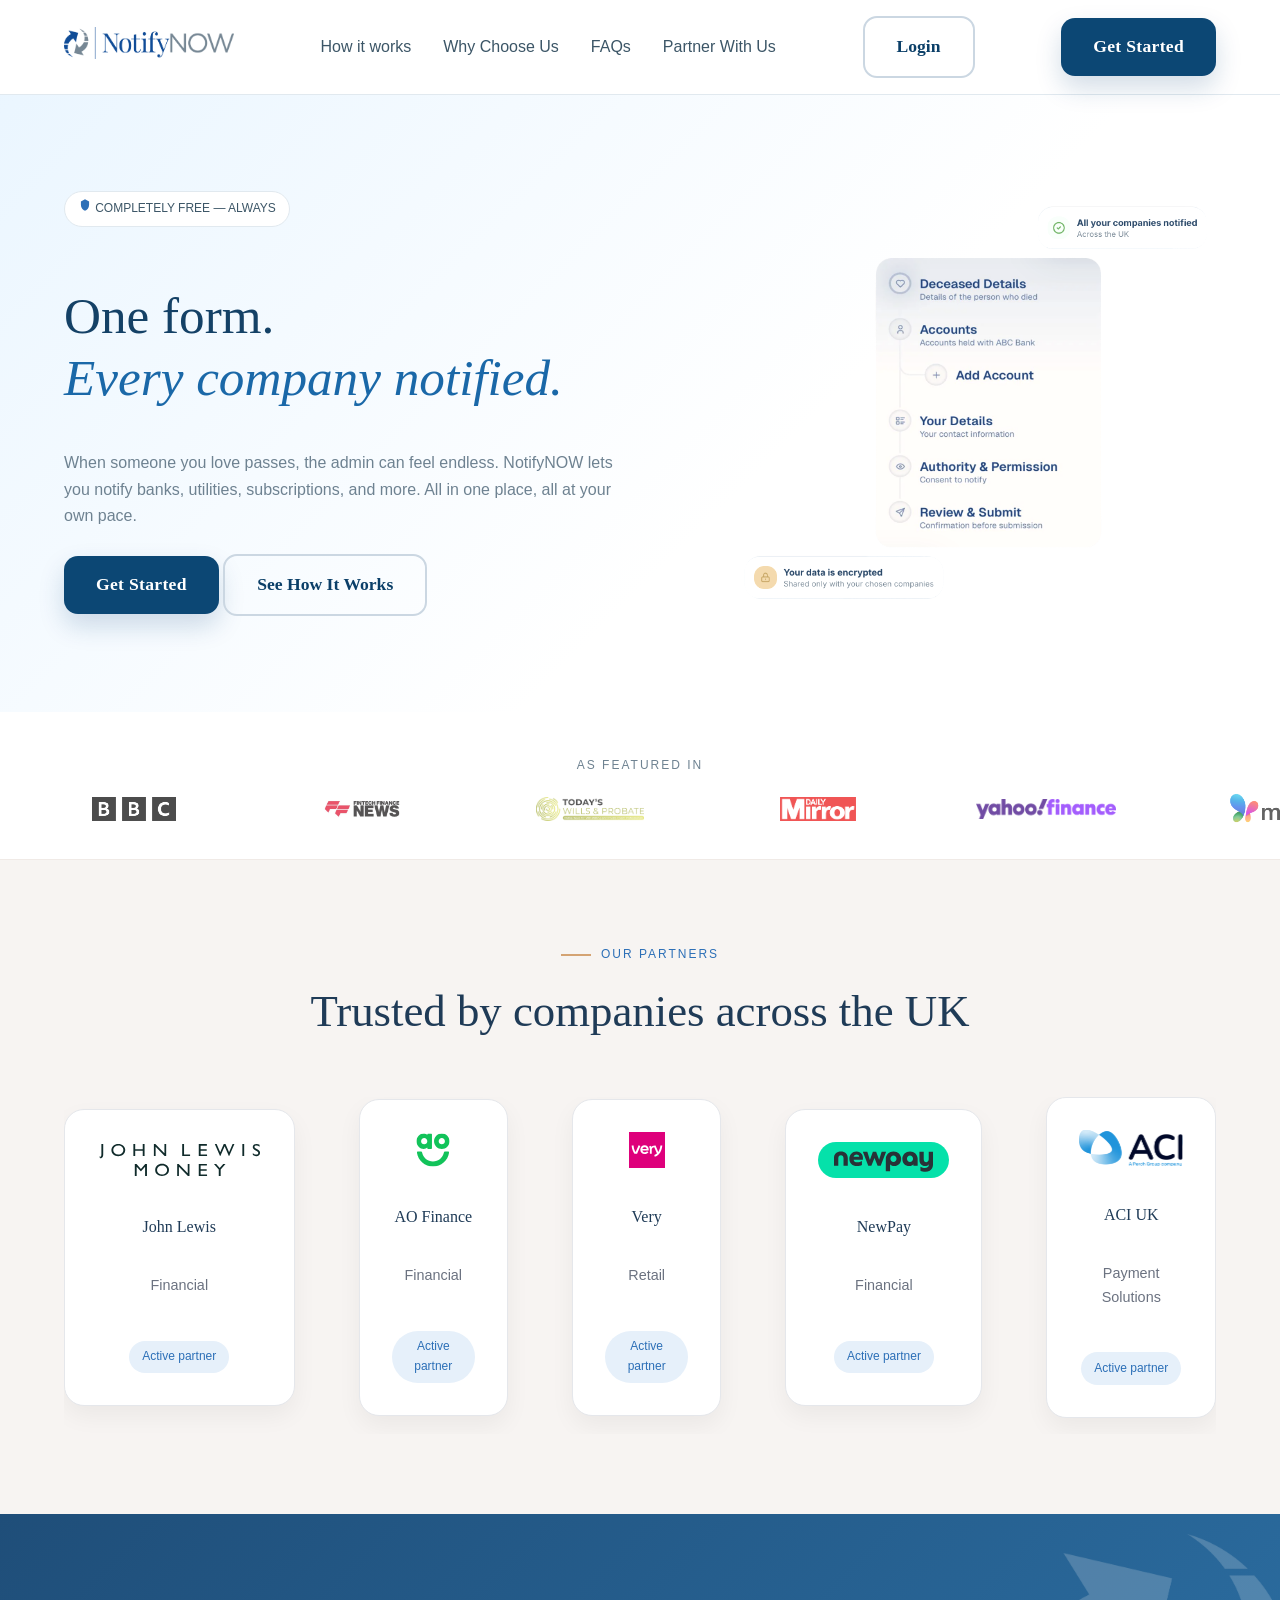
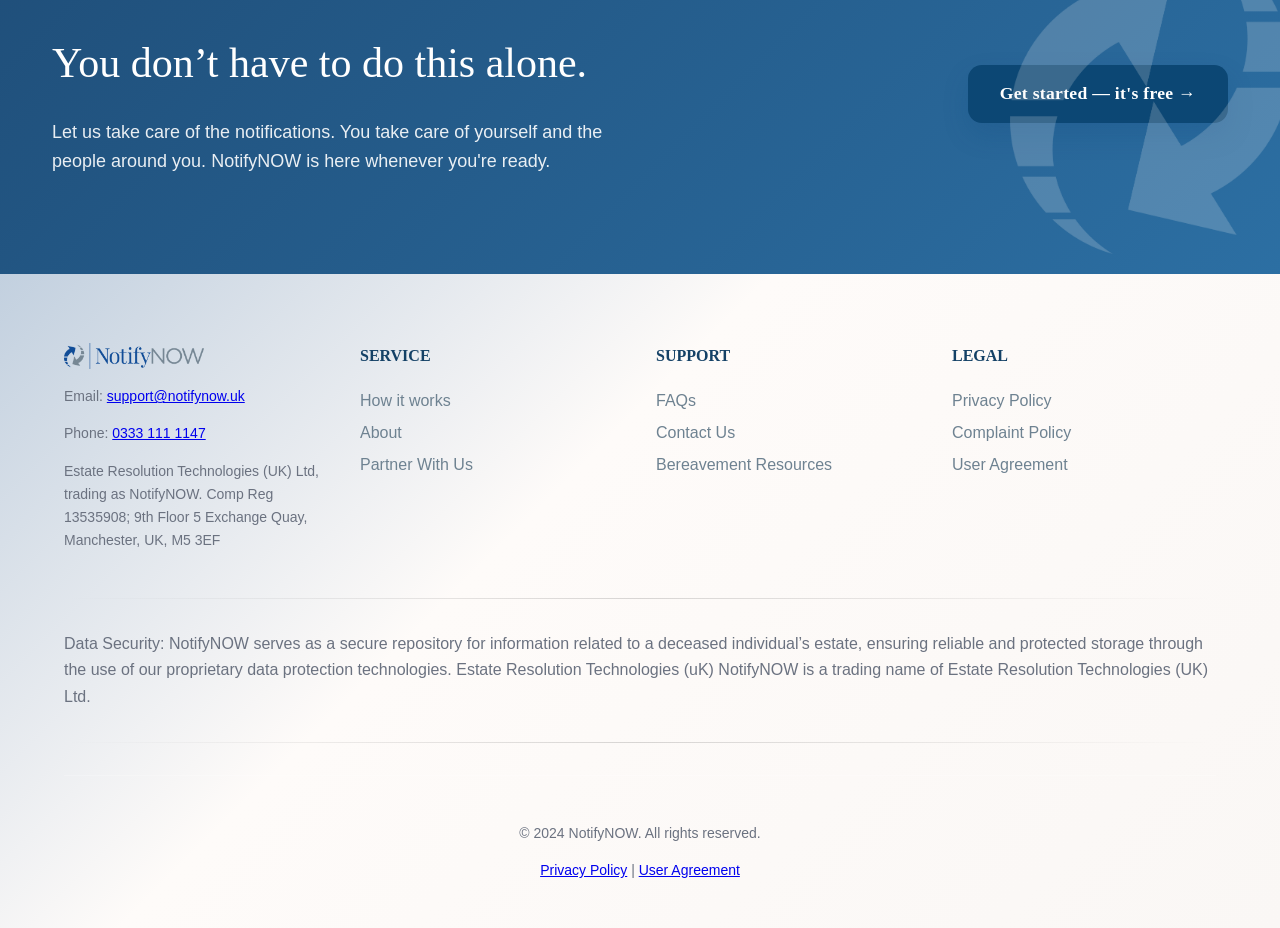
==== index.html @ ccb3edd3 "changed address with regulations in footer" ====
<!DOCTYPE html>
<html lang="en">
<head>
    <meta charset="UTF-8">
    <meta name="viewport" content="width=device-width, initial-scale=1.0, viewport-fit=cover">
    <title>NotifyNOW - Bereavement Notification Service</title>
    <link rel="stylesheet" href="styles.css">
</head>
<body>
    <!-- Navigation -->
    <nav class="nav">
        <div class="container nav-container">
            <a href="index.html">
  <img src="./assets/logos/NotifyNOWLogo.png" alt="NotifyNOW Logo" class="nav-logo">
</a>
            <ul class="nav-links">
                <li><a href="./pages/howitworks.html">How it works</a></li>
                <li><a href="./pages/whyus.html">Why Choose Us</a></li>
                <li><a href="./pages/faq.html">FAQs</a></li>
                <li><a href="./pages/partners.html">Partner With Us</a></li>
            </ul>
            <a href="https://app.notifynow.uk/portal" target="_blank" class="btn-outline">Login</a>
            <a href="https://app.notifynow.uk/portal" target="_blank" class="btn-primary">Get Started</a>
        </div>
    </nav>

    <!-- Hero Section -->
   <section class="hero">
  <div class="container hero-container">
    
    <!-- LEFT CONTENT -->
    <div class="hero-left">
      <span class="badge">
        <svg class="badge-icon" xmlns="http://www.w3.org/2000/svg" viewBox="0 0 24 24" fill="currentColor">
      <path d="M12 2l7 4v6c0 5-3.5 9-7 10-3.5-1-7-5-7-10V6l7-4z"/>
    </svg>
    COMPLETELY FREE — ALWAYS
    </span>

      <h1 class="hero-title">
        One form.<br>
        <em>Every company notified.</em>
      </h1>

      <p class="hero-text">
        When someone you love passes, the admin can feel endless. NotifyNOW lets you notify banks, utilities, subscriptions, and more. All in one place, all at your own pace.
      </p>

      <div class="hero-buttons">
        <a href="https://app.notifynow.uk/portal" target="_blank" class="btn-primary">Get Started</a>
        <a href="pages/howitworks.html" target="_blank" class="btn-outline">See How It Works</a>
      </div>
    </div>

    <!-- RIGHT MOCK CARD -->
   <div class="hero-right">
  <!-- IMAGE -->
  <img 
    src="./assets/images/NN_GRAPHIC.png"
    alt="NotifyNOW Graphic"
    class="hero-image"
  />
  </div>
</section>

    <!-- Press Strip -->
    <section class="press-strip">
  <div class="container press-container reveal">
    <p class="press-label">As featured in</p>

    <div class="press-track">

         <div class="press-logo-item">
        <img src="./assets/logos/BBC_Logo_2021.svg.png" alt="BBC">
      </div>

      
      <div class="press-logo-item logo-ffnews">
  <img src="./assets/logos/ffnews_logo24_Main.png" alt="Fintech Finance News">
</div>

      <div class="press-logo-item">
        <img src="./assets/logos/Logos-with-Straplines-03.webp" alt="Today's Wills & Probate News">
      </div>

      <div class="press-logo-item">
        <img src="./assets/logos/dailymirror.png" alt="Daily Mirror">
      </div>

      <div class="press-logo-item">
        <img src="./assets/logos/YahooFinanceLogo.png" alt="Yahoo Finance">
      </div>

    <div class="press-logo-item logo-msn">
  <img src="./assets/logos/MSN-Logo.png" alt="MSN">
</div>

    <div class="press-logo-item logo-uknews">
  <img src="./assets/logos/UkNewsGroup.png" alt="UK News Group">
</div>

      <!-- Duplicate set for infinite scroll -->
      <div class="press-logo-item">
        <img src="./assets/logos/BBC_Logo_2021.svg.png" alt="BBC">
      </div>

      
      <div class="press-logo-item logo-ffnews">
  <img src="./assets/logos/ffnews_logo24_Main.png" alt="Fintech Finance News">
</div>

      <div class="press-logo-item">
        <img src="./assets/logos/Logos-with-Straplines-03.webp" alt="Today's Wills & Probate News">
      </div>

      <div class="press-logo-item">
        <img src="./assets/logos/dailymirror.png" alt="Daily Mirror">
      </div>

      <div class="press-logo-item">
        <img src="./assets/logos/YahooFinanceLogo.png" alt="Yahoo Finance">
      </div>

    <div class="press-logo-item logo-msn">
  <img src="./assets/logos/MSN-Logo.png" alt="MSN">
</div>

    <div class="press-logo-item logo-uknews">
  <img src="./assets/logos/UkNewsGroup.png" alt="UK News Group">
</div>
    </div>
  </div>
</section>

  <section class="partners-section">
  <div class="container">

    <div class="section-header">
      <span class="section-eyebrow">OUR PARTNERS</span>
      <h2 class="section-title">Trusted by companies across the UK</h2>
    </div>

    <div class="partners-grid">

      <!-- CARD -->
      <div class="partner-card">
        <img src="./assets/images/John_Lewis_Money.svg" alt="John Lewis">
        <h4>John Lewis</h4>
        <p>Financial</p>
        <span class="badge-active">Active partner</span>
      </div>

      <div class="partner-card">
        <img src="./assets/logos/AO.svg" alt="AO Finance">
        <h4>AO Finance</h4>
        <p>Financial</p>
        <span class="badge-active">Active partner</span>
      </div>

      <div class="partner-card">
        <img src="./assets/images/logo-very.svg" alt="Very">
        <h4>Very</h4>
        <p>Retail</p>
        <span class="badge-active">Active partner</span>
      </div>

      <div class="partner-card">
        <img src="./assets/images/Newpay.svg" alt="NewPay">
        <h4>NewPay</h4>
        <p>Financial</p>
        <span class="badge-active">Active partner</span>
      </div>

      <div class="partner-card">
        <img src="./assets/images/aci-logo.svg" alt="ACI UK">
        <h4>ACI UK</h4>
        <p>Payment Solutions</p>
        <span class="badge-active">Active partner</span>
      </div>

    </div>

  </div>
</section>

    <!-- CTA Section -->
  <section class="cta">
  <div class="container cta-container reveal">

    <div class="cta-left">
      <h2 class="cta-title">You don’t have to do this alone.</h2>
      <p class="cta-text">
        Let us take care of the notifications. You take care of yourself and the people around you. NotifyNOW is here whenever you're ready.
      </p>
    </div>

    <div class="cta-right">
      <button class="btn-primary"
  onclick="window.open('https://app.notifynow.uk/portal', '_blank')">
  Get started — it's free →
</button>

      <!-- <p class="cta-disclaimer">
        <svg class="badge-icon" xmlns="http://www.w3.org/2000/svg" viewBox="0 0 24 24" fill="currentColor">
          <path d="M12 2l7 4v6c0 5-3.5 9-7 10-3.5-1-7-5-7-10V6l7-4z"/>
        </svg>
        No account needed to get started
      </p>
    </div> -->

  </div>
</section>

    <!-- Footer -->
    <footer class="footer">
        <div class="container footer-container">
            <div class="footer-grid">
                <div>
                    <h4 class="footer-logo">
                    <img src="./assets/logos/NotifyNOWLogo.png" alt="NotifyNOW Logo" class="footer-logo-img">
                    </h4>
                    <div class="footer-description">
  <p>Email: <a href="mailto:support@notifynow.uk">support@notifynow.uk</a></p>
  <p>Phone: <a href="tel:03331111147">0333 111 1147</a></p>
  <p>Estate Resolution Technologies (UK) Ltd, trading as NotifyNOW. Comp Reg 13535908; 
    9th Floor 5 Exchange Quay, Manchester, UK, M5 3EF</p>
</div>
                </div>
                <div>
                    <h4>SERVICE</h4>
                    <ul class="footer-links">
                        <li><a href="pages/howitworks.html#how-it-works">How it works</a></li>
                        <li><a href="pages/whyus.html#about">About</a></li>
                        <li><a href="pages/partners.html#partners">Partner With Us</a></li>
                    </ul>
                </div>
                <div>
                    <h4>SUPPORT</h4>
                    <ul class="footer-links">
                        <li><a href="pages/faq.html">FAQs</a></li>
                        <li><a href="pages/faq.html">Contact Us</a></li>
                        <li>
                      <a href="https://continuedpath.co.uk/" target="_blank" rel="noopener noreferrer">
                       Bereavement Resources
                     </a>
                    </li>
                    </ul>
                </div>
                <div>
                    <h4>LEGAL</h4>
                    <ul class="footer-links">
                        <li><a href="https://app.notifynow.uk/privacy-policy" target="_blank" rel="noopener noreferrer">
                          Privacy Policy</a></li>
                        <li><a href="https://app.notifynow.uk/privacy-policy" target="_blank" rel="noopener noreferrer">
                          Complaint Policy</a></li>
                        <li><a href="https://app.notifynow.uk/terms-of-use" target="_blank" rel="noopener noreferrer">
                          User Agreement</a></li>
                    </ul>
                </div>
            </div>
            <div class="footer-divider"></div>

            <p>
            Data Security: NotifyNOW serves as a secure repository for information related to a deceased individual’s estate, ensuring reliable
            and protected storage through the use of our proprietary data protection technologies.
            Estate Resolution Technologies (uK)
            NotifyNOW is a trading name of Estate Resolution Technologies (UK) Ltd.
            </p>

        <div class="footer-divider"></div>

        <div class="footer-bottom">
        <p>&copy; 2024 NotifyNOW. All rights reserved.</p>

           <p class="footer-legal">
          <a href="https://app.notifynow.uk/privacy-policy" target="_blank" rel="noopener noreferrer">Privacy Policy</a>
          <span>|</span>
          <a href="https://app.notifynow.uk/terms-of-use" target="_blank" rel="noopener noreferrer">User Agreement</a>
          </p>
        </div>
     </footer>

     <script src="script.js"></script>
</body>
</html>
---- styles.css ----
/** @import must precede all other statements */
@import url("https://fonts.googleapis.com/css2?family=DM+Serif+Display:ital@0;1&family=DM+Sans:wght@300;400;500;600;700&display=swap");
@import url("https://fonts.googleapis.com/css2?family=Libre+Baskerville:wght@400;700&display=swap");
:root {
  /* NotifyNOW palette */
  --navy: 207 67% 24%;
  --blue: 207 73% 38%;
  --blue-mid: 207 72% 50%;
  --blue-light: 207 100% 93%;
  --blue-pale: 207 100% 96%;
  --sky: 207 87% 78%;
  --warm: 26 33% 96%;
  --warm-dark: 26 25% 92%;
  --gold: 37 51% 59%;
  --gold-light: 37 81% 79%;
  --body: 204 26% 32%;
  --muted: 205 14% 50%;
  --border-color: 207 32% 91%;

  /* Tailwind defaults */
  --background: 0 0% 100%;
  --foreground: 222.2 84% 4.9%;
  --card: 0 0% 100%;
  --card-foreground: 222.2 84% 4.9%;
  --popover: 0 0% 100%;
  --popover-foreground: 222.2 84% 4.9%;
  --primary: 207 67% 24%;
  --primary-foreground: 210 40% 98%;
  --secondary: 210 40% 96.1%;
  --secondary-foreground: 222.2 47.4% 11.2%;
  --muted-tw: 210 40% 96.1%;
  --muted-foreground: 215.4 16.3% 46.9%;
  --accent: 210 40% 96.1%;
  --accent-foreground: 222.2 47.4% 11.2%;
  --destructive: 0 84.2% 60.2%;
  --destructive-foreground: 210 40% 98%;
  --input: 214.3 31.8% 91.4%;
  --ring: 222.2 84% 4.9%;
  --radius: 0.5rem;
  --sidebar-background: 0 0% 98%;
  --sidebar-foreground: 240 5.3% 26.1%;
  --sidebar-primary: 240 5.9% 10%;
  --sidebar-primary-foreground: 0 0% 98%;
  --sidebar-accent: 240 4.8% 95.9%;
  --sidebar-accent-foreground: 240 5.9% 10%;
  --sidebar-border: 220 13% 91%;
  --sidebar-ring: 217.2 91.2% 59.8%;
}

.dark {
  --background: 222.2 84% 4.9%;
  --foreground: 210 40% 98%;
  --card: 222.2 84% 4.9%;
  --card-foreground: 210 40% 98%;
  --popover: 222.2 84% 4.9%;
  --popover-foreground: 210 40% 98%;
  --primary: 210 40% 98%;
  --primary-foreground: 222.2 47.4% 11.2%;
  --secondary: 217.2 32.6% 17.5%;
  --secondary-foreground: 210 40% 98%;
  --muted: 217.2 32.6% 17.5%;
  --muted-foreground: 215 20.2% 65.1%;
  --accent: 217.2 32.6% 17.5%;
  --accent-foreground: 210 40% 98%;
  --destructive: 0 62.8% 30.6%;
  --destructive-foreground: 210 40% 98%;
  --input: 217.2 32.6% 17.5%;
  --ring: 212.7 26.8% 83.9%;
  --sidebar-background: 240 5.9% 10%;
  --sidebar-foreground: 240 4.8% 95.9%;
  --sidebar-primary: 224.3 76.3% 48%;
  --sidebar-primary-foreground: 0 0% 100%;
  --sidebar-accent: 240 3.7% 15.9%;
  --sidebar-accent-foreground: 240 4.8% 95.9%;
  --sidebar-border: 240 3.7% 15.9%;
  --sidebar-ring: 217.2 91.2% 59.8%;
}

* {
  border-color: hsl(var(--border-color));
}

body {
  background-color: linear-gradient(135deg, #C2D0DF, #FDF6F2, #FAF7F5);
  color: hsl(var(--body));
  font-family: 'Inter', sans-serif;
  -webkit-font-smoothing: antialiased;
  line-height: 1.65;
  margin: 0;
  padding: 0;
}

h1, h2, h3, h4, h5, h6 {
  font-family: P22 Mackinac Pro, Georgia, serif;
  font-weight: normal;
}

p, span, li, h1, h2, h3, h4, h5, h6, a, button, label, td, th {
  overflow-wrap: anywhere;
  word-break: break-word;
}

pre, code {
  overflow-x: auto;
  white-space: pre;
}

/* Scrollbar styling */
::-webkit-scrollbar {
  width: 6px;
}

::-webkit-scrollbar-track {
  background: hsl(var(--blue-pale));
}

::-webkit-scrollbar-thumb {
  background: hsl(var(--sky));
  border-radius: 3px;
}

/* Smooth scroll */
html {
  scroll-behavior: smooth;
}

/* Animations */
@keyframes reveal {
  from {
    opacity: 0;
    transform: translateY(24px);
  }
  to {
    opacity: 1;
    transform: none;
  }
}

@keyframes reveal-left {
  from {
    opacity: 0;
    transform: translateX(-24px);
  }
  to {
    opacity: 1;
    transform: none;
  }
}

@keyframes reveal-right {
  from {
    opacity: 0;
    transform: translateX(24px);
  }
  to {
    opacity: 1;
    transform: none;
  }
}

.reveal {
  animation: reveal 0.65s ease forwards;
  opacity: 0;
}

.reveal-left {
  animation: reveal-left 0.65s ease forwards;
  opacity: 0;
}

.reveal-right {
  animation: reveal-right 0.65s ease forwards;
  opacity: 0;
}

.visible {
  animation-play-state: running;
}

/* Helper classes */
.min-h-screen {
  min-height: 100vh;
}

.bg-white {
  background-color: white;
}

/* Container */
.container {
  max-width: 1200px;
  margin: 0 auto;
  padding: 0 2rem;
}

@media (max-width: 768px) {
  .container {
    padding: 0 1rem;
  }
}

/* Navigation */
.nav-logo {
  height: 32px;   /* controls size */
  width: auto;    /* keeps proportions */
  object-fit: contain;
}

.nav {
  padding: 1rem 2rem;
  background: white;
  border-bottom: 1px solid hsl(var(--border-color));
  position: sticky;
  top: 0;
  z-index: 100;
}

.nav-container {
  display: flex;
  justify-content: space-between;
  align-items: center;
}

.logo {
  font-family: P22 Mackinac Pro, Georgia, serif;
  font-size: 1.5rem;
  color: hsl(var(--navy));
  font-weight: 500;
}

.nav-links {
  display: flex;
  gap: 2rem;
  list-style: none;
  margin: 0;
  padding: 0;
}

.nav-links a {
  text-decoration: none;
  color: hsl(var(--body));
  font-weight: 500;
  transition: color 0.2s;
}

.nav-links a:hover {
  color: hsl(var(--blue-mid));
}

/* Hero */
.hero {
  padding: 6rem 2rem;
  background: linear-gradient(135deg, hsl(var(--blue-pale)) 0%, white 60%);
}

.hero-container {
  display: flex;
  align-items: center;
  justify-content: space-between;
  gap: 4rem;
}

/* LEFT SIDE */
.hero-left {
  flex: 1;
  max-width: 550px;
}

.badge {
  display: inline-block;
  font-size: 0.75rem;
  background: white;
  border-radius: 999px;
  padding: 0.4rem 0.8rem;
  margin-bottom: 1rem;
  border: 1px solid hsl(var(--border-color));
}
.badge-icon {
  width: 14px;
  height: 14px;
  color: #2c6fb7; /* matches your blue */
}

.hero-title {
  font-size: 3.2rem;
  color: hsl(var(--navy));
  line-height: 1.2;
}

.hero-title em {
  font-style: italic;
  color: hsl(var(--blue));
}

.hero-text {
  margin: 1.5rem 0;
  color: hsl(var(--muted));
  font-size: 1rem;
}

/* RIGHT SIDE CARD */
/* container must be relative */
.hero-right {
  position: relative;
  display: flex;
  justify-content: center;
  align-items: center;
}

/* IMAGE */
.hero-image {
  width: 480px;
  max-width: 100%;
  opacity: 0.95;
  filter: saturate(0.95) contrast(1.05);
}


.card {
  background: white;
  padding: 2rem;
  border-radius: 20px;
  width: 320px;
  box-shadow: 0 20px 50px rgba(0,0,0,0.08);
}

.card h4 {
  margin-top: 1rem;
  color: hsl(var(--navy));
}

.card p {
  font-size: 0.85rem;
  color: hsl(var(--muted));
  margin-bottom: 0.5rem;
}

.add-btn {
  margin: 1rem 0;
  background: none;
  border: 1px dashed hsl(var(--border-color));
  padding: 0.5rem;
  width: 100%;
  border-radius: 10px;
  cursor: pointer;
}

/* RESPONSIVE */
@media (max-width: 900px) {
  .hero-container {
    flex-direction: column;
    text-align: center;
  }

  .hero-left {
    max-width: 100%;
  }
}

/* Press Strip */
.press-strip {
  padding: 2rem;
  background: #ffffff;
  border-bottom: 1px solid hsl(var(--warm-dark));
}

.press-container {
  text-align: center;
}

.press-label {
  text-transform: uppercase;
  letter-spacing: 2px;
  font-size: 0.75rem;
  color: hsl(var(--muted));
  margin-bottom: 1rem;
}

.press-logos {
  display: flex;
  align-items: center;
  gap: 5.5rem;
  overflow: hidden;
}

.press-logo-item img {
  max-width: 100%;
  max-height: 100%;
  object-fit: contain;
  opacity: 0.7;
  transition: opacity 0.3s ease, transform 0.3s ease;
}

/* base stays the same */
.press-logo-item {
  width: 140px;
  height: 36px;
  display: flex;
  align-items: center;
  justify-content: center;
  overflow: hidden; /* IMPORTANT */
}

.press-logos img:hover {
  opacity: 1;
}

/* MSN — crop left whitespace + scale */
.logo-msn img {
  transform: scale(1.8) translateX(-10%);
}

/* Fintech — scale slightly */
.logo-ffnews img {
  transform: scale(2.5);
}

/* UK News — zoom into circle + center */
.logo-uknews img {
  transform: scale(1.7) translateX(5%);
}


.logo-mirror img {
  background: white;
  mix-blend-mode: multiply;
}


/* container */
.press-logos {
  overflow: hidden;
  position: relative;
}

/* moving track */
.press-track {
  display: flex;
  gap: 5.5rem;
  width: max-content;
  align-items: center;
  animation: scroll 20s linear infinite;
}

/* logos */
.press-track img {
  height: 24px;
  opacity: 0.7;
}

/* animation */
@keyframes scroll {
  from {
    transform: translateX(0);
  }
  to {
    transform: translateX(-50%);
  }
}

/* SECTION */
.partners-section {
  padding: 5rem 2rem;
  background: #f7f4f2; /* warm gray like screenshot */
}

/* HEADER */
.section-header {
  text-align: center;
  margin-bottom: 3rem;
}

.section-eyebrow {
  font-size: 0.75rem;
  letter-spacing: 2px;
  color: #2c6fb7;
  position: relative;
}

.section-eyebrow::before {
  content: "";
  width: 30px;
  height: 2px;
  background: #d4a373;
  display: inline-block;
  margin-right: 10px;
  vertical-align: middle;
}

.section-title {
  font-size: 2.8rem;
  color: #1f3b57;
  margin-top: 0.5rem;
}

/* GRID */
.partners-grid {
  display: grid;
  grid-template-columns: repeat(auto-fit, minmax(220px, 1fr));
  gap: 2rem;
}

/* CARD */
.partner-card {
  background: #ffffff;
  padding: 2rem;
  border-radius: 20px;
  text-align: center;
  border: 1px solid #e5e7eb;
  box-shadow: 0 10px 25px rgba(0,0,0,0.05);
  transition: transform 0.25s ease, box-shadow 0.25s ease;
}

.partner-card:hover {
  transform: translateY(-6px);
  box-shadow: 0 20px 40px rgba(0,0,0,0.08);
}

/* LOGO */
.partner-card img {
  height: 40px;
  object-fit: contain;
  margin-bottom: 1rem;
}

/* TEXT */
.partner-card h4 {
  color: #1f3b57;
  margin: 0.5rem 0;
}

.partner-card p {
  font-size: 0.9rem;
  color: #6b7280;
}

/* BADGE */
.badge-active {
  display: inline-block;
  margin-top: 1rem;
  background: #e6f0fa;
  color: #2c6fb7;
  font-size: 0.75rem;
  padding: 0.4rem 0.8rem;
  border-radius: 999px;
}
/* Partners */

.partner-card {
  display: flex;
  flex-direction: column;
  align-items: center;
  justify-content: center; /* centers content vertically */
  gap: 0.75rem; /* 🔥 controls spacing evenly */

  padding: 2rem;
  border-radius: 20px;
  background: white;
  border: 1px solid #e5e7eb;

  min-height: 220px; /* 🔥 forces equal height */
  text-align: center;
}

.partners {
  padding: 4rem 2rem;
  background: hsl(var(--warm));
}

.partners-container {
  text-align: center;
}

.partners-title {
  font-size: 1.5rem;
  color: hsl(var(--navy));
  margin-bottom: 2rem;
}

.partners-grid {
  display: flex;
  gap: 4rem;
  align-items: center;
  flex-wrap: nowrap;
  overflow-x: auto;       /* allows scroll */
  padding-bottom: 1rem;
}

.partner-card img {
  height: 36px;
  width: auto;
  object-fit: contain;
}


.partners-grid::-webkit-scrollbar {
  display: none;          /* hides scrollbar */
}

/* CTA Section */
.cta {
    background: linear-gradient(135deg, #1f4e79, #2c6fa3);
    color: white;
    padding: 80px 20px;
    position: relative;
}

.cta::after {
  content: "";
  position: absolute;
  right: -30px;
  top: 50%;
  transform: translateY(-50%);
  width: 320px;
  height: 320px;

  background-image: url("/assets/images/NotifyNOWEmblem.png");
  background-repeat: no-repeat;
  background-position: center;
  background-size: contain;

  opacity: 0.2;
  pointer-events: none;
}

.cta-container {
    display: flex;
    justify-content: space-between;
    align-items: center;
    gap: 40px;
    max-width: 1200px;
    margin: 0 auto;
}

/* LEFT SIDE */
.cta-left {
    max-width: 600px;
}

.cta-title {
    font-size: 42px;
    font-weight: 500;
    margin-bottom: 20px;
}

.cta-text {
    font-size: 18px;
    line-height: 1.6;
    opacity: 0.9;
}

/* RIGHT SIDE */
.cta-right {
    text-align: right;
}

.btn-primary {
    background: #d6a85f; /* softer gold */
    color: #fff;
    border: none;
    padding: 18px 32px;
    border-radius: 999px; /* perfect pill */
    font-size: 16px;
    font-weight: 600;
    letter-spacing: 0.3px;
    cursor: pointer;
    
    display: inline-flex;
    align-items: center;
    gap: 10px;

    box-shadow: 0 8px 20px rgba(0, 0, 0, 0.15);
    transition: all 0.25s ease;
}

.btn-primary:hover {
    background: #c89a4f;
    transform: translateY(-2px);
    box-shadow: 0 12px 25px rgba(0, 0, 0, 0.2);
}

.cta-disclaimer {
    margin-top: 10px;
    font-size: 14px;
    opacity: 0.8;
}
.cta-disclaimer {
  display: flex;
  align-items: center;
  gap: 6px;
}

.cta-disclaimer .badge-icon {
  color: gold;
}

.cta-section {
  display: flex;
  align-items: center;
  justify-content: space-between;
}

.cta-image {
  float: right;
  mix-blend-mode: color-burn;
  max-width: 120px;
}

/* Footer */
.footer {
  background: linear-gradient(135deg, #c2d0df 0%, #fefbf9 40%, #faf7f5 100%);
  color: #1f1f1f; /* adjust since light background */
  padding: 3rem 2rem 2rem;
}

.footer-grid {
  display: grid;
  grid-template-columns: repeat(auto-fit, minmax(200px, 1fr));
  gap: 2rem;
  margin-bottom: 2rem;
}

.footer-logo-img {
  max-width: 140px;
  height: auto;
  display: block;
}

.footer-description {
  color: #6b7280;
  font-size: 0.875rem;
  font-family:'Inter', sans-serif;
}

.footer h4 {
  margin-bottom: 1rem;
  font-size: 1rem;
  font-weight: 600;
  color: hsl(var(--navy));
  font-family: P22 Mackinac Pro, Georgia, serif;
}

.footer-links {
  list-style: none;
  line-height: 2;
  padding: 0;
}

.footer-links a {
  color: hsl(var(--muted));
  text-decoration: none;
  transition: color 0.2s;
}

.footer-links a:hover {
  color: hsl(var(--muted))
}

.footer-bottom {
  text-align: center;
  padding-top: 2rem;
  border-top: 1px solid rgba(255,255,255,0.2);
  color: hsl(var(--muted));
  font-size: 0.875rem;
  font-family: 'Inter', sans-serif;
}

.footer p {
  color:#6b7280;
  font-family: 'Inter', sans-serif;
}

.footer-divider {
  height: 1px;
  background: linear-gradient(to right, transparent, rgba(0,0,0,0.15), transparent);
  margin: 2rem 0;
}

/* Buttons */
.btn-primary {
  padding: 0.5rem 1.5rem;
  background: hsl(var(--blue-mid));
  color: white;
  border: none;
  border-radius: 999px;
  font-weight: 500;
  cursor: pointer;
  font-family: 'DM Sans', sans-serif;
  transition: all 0.2s;
}

.btn-primary:hover {
  background: hsl(var(--blue));
  transform: scale(1.02);
}

.btn-outline {
  padding: 0.5rem 1.5rem;
  background: transparent;
  border: 2px solid hsl(var(--blue-mid));
  color: hsl(var(--blue-mid));
  border-radius: 999px;
  font-weight: 500;
  cursor: pointer;
  font-family: 'Inter', sans-serif;
  transition: all 0.2s;
}

.btn-outline:hover {
  background: hsl(var(--blue-mid));
  color: white;
}

.btn-large {
  padding: 0.75rem 2rem;
  font-weight: 600;
}

.btn-white {
  background: white;
  color: hsl(var(--navy));
}

.btn-white:hover {
  background: hsl(var(--blue-pale));
}

.btn-outline-light {
  border-color: white;
  color: white;
}

.btn-outline-light:hover {
  background: white;
  color: hsl(var(--navy));
}

/*--HOW IT WORKS page --*/

.how {
  padding: 100px 20px;
  background: linear-gradient(135deg, hsl(var(--blue-pale)) 0%, white 60%);
}

.how-container {
  max-width: 1100px;
  margin: 0 auto;
}

.how-header {
  margin-bottom: 60px;
}

.how-label {
  display: flex;
  align-items: center;
  gap: 10px;
  font-weight: bold;
  text-transform: uppercase;
  font-size: 12px;
  color: #1f4e79;
}

.how-line {
  width: 20px;
  height: 2px;
  background: #d6a85f;
}

.how-header h2 {
  font-size: 42px;
  margin: 10px 0;
  color: #1f2a37;
  font-family: P22 Mackinac Pro, Georgia, serif;
}

.how-header p {
  max-width: 600px;
  color: #555;
  font-family: 'Inter', sans-serif;
}


/* SECTION BACKGROUND */
.how-it-works {
  padding: 120px 20px;
  background: linear-gradient(135deg, #c2d0df, #fefbf9, #faf7f5);
}

/* CONTAINER */
.container {
  max-width: 1200px;
  margin: 0 auto;
}

/* HEADER */
.how-header {
  max-width: 700px;
  margin-bottom: 60px;
}

.how-label {
  text-transform: uppercase;
  font-size: 12px;
  font-family: 'Inter', sans-serif;
  letter-spacing: 1px;
  color: #2c6fa3;
  display: inline-block;
  margin-bottom: 10px;
  position: relative;
}

.how-label::before {
  content: "";
  width: 20px;
  height: 2px;
  background: #d6a85f;
  display: inline-block;
  margin-right: 10px;
  vertical-align: middle;
}

.how-header h2 {
  font-size: 48px;
  font-family: P22 Mackinac Pro, Georgia, serif;
  color: hsl(var(--navy));
  margin-bottom: 15px;
}

.how-header p {
  color: #6b7280;
  font-size: 18px;
  line-height: 1.6;
  font-family: 'Inter', sans-serif;
}

/* STEPS GRID */
.steps {
  display: grid;
  grid-template-columns: repeat(3, 1fr);
  gap: 30px;
  list-style: none;
  padding: 0;
  margin: 0;
}

/* STEP CARD */
.steps li {
  background: white;
  padding: 30px;
  border-radius: 20px;
  position: relative;
  box-shadow: 0 10px 30px rgba(0,0,0,0.05);
  transition: transform 0.2s ease;
}

.steps li:hover {
  transform: translateY(-5px);
}

/* ICON */
.step-icon {
  font-size: 28px;
  opacity: 0.6;
  margin-bottom: 15px;
}

.step-img {
  width: 54px;
  height: 54px;
  object-fit: contain;
  display: block;
  margin-bottom: 28px;
}


/* NUMBER CIRCLE */
.step-number {
  position: absolute;
  top: 32px;
  right: 32px;
  width: 34px;
  height: 34px;
  border-radius: 50%;
  background: #e8f3fb;
  color: #0b5f99;
  display: flex;
  align-items: center;
  justify-content: center;
  font-weight: 600;
  font-family: P22 Mackinac Pro, Georgia, serif;
}

/* TEXT */
.steps h3 {
  font-size: 20px;
  margin-bottom: 10px;
  color: hsl(var(--navy));
  font-family: P22 Mackinac Pro, Georgia, serif;
}

.steps p {
  font-size: 15px;
  color: #6b7280;
  line-height: 1.6;
  font-family: 'Inter', sans-serif;
}

/* GRID */
.steps {
  display: grid;
  grid-template-columns: repeat(3, 1fr);
  gap: 30px;
}

/* CARD */
.step {
  position: relative;
  background: #fff;
  border: 1px solid #d8e7f0;
  border-radius: 24px;
  padding: 25px 20px;
  min-height: 36px;
}


/* ICON */
.step-icon {
  margin-bottom: 20px;
}

/* FIX SVG COLOR */
.step-icon svg {
  width: 28px;
  height: 28px;
  stroke: #2c6fa3; /* IMPORTANT (not white) */
}

/* TEXT */
.step-title {
  color: #063b63;
  font-size: 26px;
  line-height: 1.15;
  margin-bottom: 10px;
  font-family: P22 Mackinac Pro, Georgia, serif;
}

.step-description {
  color: #6f8799;
  font-size: 24px;
  line-height: 1.5;
  font-family: 'Inter', sans-serif;
}

/* RESPONSIVE */
@media (max-width: 900px) {
  .steps {
    grid-template-columns: 1fr;
  }
}

/*-- WHY US PAGE --*/

.why-section {
  padding: 7rem 2rem;
  background: linear-gradient(135deg, #c2d0df, #fefbf9, #faf7f5);
}

.why-container {
  max-width: 1200px;
  margin: 0 auto;
  display: grid;
  grid-template-columns: 1fr 1fr;
  gap: 5rem;
  align-items: center;
}

.section-label {
  display: flex;
  align-items: center;
  gap: 0.75rem;
  color: #1269a8;
  font-size: 0.85rem;
  font-weight: 700;
  letter-spacing: 0.12em;
  text-transform: uppercase;
  margin-bottom: 1.4rem;
  font-family: P22 Mackinac Pro, Georgia, serif;
}

.section-label span {
  width: 24px;
  height: 2px;
  background: #d6a044;
  display: inline-block;
}

.why-content h2 {
  color: #0b3f68;
  font-size: clamp(2.7rem, 5vw, 4.7rem);
  line-height: 0.95;
  font-weight: 500;
  margin-bottom: 1.8rem;
  font-family: P22 Mackinac Pro, Georgia, serif;
}

.why-intro {
  color: #6f8799;
  font-size: 1.25rem;
  line-height: 1.55;
  max-width: 620px;
  margin-bottom: 3rem;
}

.why-list {
  display: flex;
  flex-direction: column;
  gap: 1.2rem;
}

.why-item {
  display: grid;
  grid-template-columns: 44px 1fr;
  gap: 0.8rem;
  align-items: start;
}

.check-icon {
  width: 42px;
  height: 42px;
  border-radius: 50%;
  background: #e6f1fb;
  border: 1px solid #b5d4f4;
  color: #0b3f68;
  display: flex;
  align-items: center;
  justify-content: center;
  font-size: 1.4rem;
  margin-top: 20px;
}

.why-item h3 {
  color: #0b3f68;
  font-size: 1.25rem;
  margin-bottom: 0.2rem;
  font-family: P22 Mackinac Pro, Georgia, serif;
}

.why-item p {
  color: #6f8799;
  font-size: 1rem;
  line-height: 1.55;
  max-width: 520px;
  font-family: 'Inter', sans-serif;
}

.why-graphic {
  display: flex;
  justify-content: center;
  align-items: center;
}

.flow-graphic {
  width: 100%;
  max-width: 520px;
}

.flow-graphic svg {
  width: 100%;
  height: auto;
  display: block;
}

@media (max-width: 900px) {
  .why-container {
    grid-template-columns: 1fr;
    gap: 3rem;
  }

  .why-graphic {
    order: -1;
  }

  .flow-graphic {
    max-width: 420px;
  }
}

@media (max-width: 600px) {
  .why-section {
    padding: 5rem 1.25rem;
  }

  .why-item {
    grid-template-columns: 44px 1fr;
    gap: 1rem;
  }

  .check-icon {
    width: 42px;
    height: 42px;
  }
}

/*-- FAQ PAGE --*/

body {
  margin: 0;
  font-family: Arial, sans-serif;
  background: linear-gradient(135deg, #c2d0df, #fefbf9, #faf7f5);
}

.faq-section {
  padding: 6rem 2rem;
}

.faq-container {
  max-width: 900px;
  margin: 0 auto;
}

.faq-header {
  margin-bottom: 3rem;
}

.faq-label {
  color: #2f6fa3;
  font-size: 0.8rem;
  font-weight: 700;
  letter-spacing: 0.1em;
}

.faq-header h1 {
  font-size: 2.8rem;
  color: #0b3f68;
  margin-top: 0.5rem;
  font-family: P22 Mackinac Pro, Georgia, serif;
}

/* FAQ LIST */

.faq-list {
  border-top: 1px solid #dce6ef;
}

.faq-item {
  border-bottom: 1px solid #dce6ef;
}

.faq-question {
  width: 100%;
  background: none;
  border: none;
  padding: 1.5rem 0;
  text-align: left;
  font-size: 1.1rem;
  font-family: P22 Mackinac Pro, Georgia, serif;
  font-weight: 600;
  color: #0b3f68;
  display: flex;
  justify-content: space-between;
  align-items: center;
  cursor: pointer;

}

.faq-question:hover {
  color: #1c6bb3;
}

.icon {
  width: 28px;
  height: 28px;
  border-radius: 50%;
  background: #e6f1fb;
  display: flex;
  align-items: center;
  justify-content: center;
  font-size: 1.2rem;
  color: #0b3f68;
}

.faq-answer {
  max-height: 0;
  overflow: hidden;
  transition: all 0.3s ease;
  color: #6f8799;
  font-size: 0.95rem;
  font-family: P22 Mackinac Pro, Georgia, serif;
  line-height: 1.6;
}
.faq-answer a {
  color: #1c6bb3;
  text-decoration: none;
  font-weight: 600;
}

.faq-answer a:hover {
  text-decoration: underline;
}

.faq-item.active .faq-answer {
  max-height: 200px;
  padding-bottom: 1rem;
}

.faq-item.active .icon {
  content: "×";
}

/* SUPPORT BOX */

.faq-support {
  margin-top: 4rem;
  background: #eaf3fb;
  padding: 2rem;
  border-radius: 16px;
}

.support-content h3 {
  margin: 0 0 0.5rem;
  color: #0b3f68;
  font-family: P22 Mackinac Pro, Georgia, serif;
}

.support-content p {
  margin: 0 0 1rem;
  color: #6f8799;
  font-family: 'Inter', sans-serif;
}

.support-link {
  color: #1c6bb3;
  text-decoration: none;
  font-weight: 600;
}
.support-content {
  display: flex;
  align-items: center;
  gap: 1.5rem;
}

.support-icon {
  width: 80px;
  height: auto;
  flex-shrink: 0;
}

.support-text h3 {
  margin: 0 0 0.4rem;
}

.support-text p {
  margin: 0 0 0.8rem;
}

/*-- PARTNERS PAGE --*/

.partner-hero {
  min-height: auto;
  padding: 5rem 2rem 3rem;
  background: linear-gradient(135deg, #c2d0df, #fefbf9, #faf7f5);
  overflow: hidden;
}

.partner-container {
  max-width: 1280px;
  margin: 0 auto;
  display: grid;
  grid-template-columns: 1fr 1fr;
  align-items: center;
  gap: 5rem;
}

.partner-label {
  display: inline-flex;
  align-items: center;
  gap: 0.6rem;
  background: #ffffff;
  color: #1269a8;
  font-size: 0.8rem;
  font-weight: 800;
  letter-spacing: 0.11em;
  text-transform: uppercase;
  padding: 0.55rem 1.1rem;
  border-radius: 999px;
  box-shadow: 0 4px 14px rgba(12, 68, 124, 0.08);
  margin-bottom: 2rem;
}

.partner-label span {
  width: 7px;
  height: 7px;
  background: #1269a8;
  border-radius: 50%;
  display: inline-block;
}

.partner-content h1 {
  color: #0b3f68;
  font-family: "P22 Mackinac Pro", Georgia, serif;
  font-size: clamp(3rem, 6vw, 5.2rem);
  line-height: 0.95;
  font-weight: 500;
  margin: 0 0 2rem;
}

.partner-content h1 em {
  color: #1269a8;
  font-style: italic;
}

.partner-content p {
  color: #6f8799;
  font-size: 1.35rem;
  line-height: 1.55;
  max-width: 640px;
  margin: 0 0 2.6rem;
  font-family: 'Inter', sans-serif;
}

.partner-buttons {
  display: flex;
  gap: 1rem;
  align-items: center;
  margin-bottom: 2.7rem;
}

.btn-primary,
.btn-outline {
  display: inline-flex;
  align-items: center;
  justify-content: center;
  min-height: 58px;
  padding: 0 2rem;
  border-radius: 14px;
  text-decoration: none;
  font-size: 1.1rem;
  font-weight: 800;
  font-family: P22 Mackinac Pro, Georgia, serif;
}

.btn-primary {
  background: #0c4774;
  color: #ffffff;
  box-shadow: 0 12px 26px rgba(12, 68, 124, 0.18);
}

.btn-outline {
  background: transparent;
  color: #0b3f68;
  border: 2px solid #cbd7e2;
}

.partner-features {
  display: flex;
  align-items: center;
  gap: 1.2rem;
  flex-wrap: wrap;
  color: #6f8799;
  font-size: 1rem;
}

.partner-features .feature-item:not(:last-child) {
  padding-right: 1.2rem;
  border-right: 1px solid #dbe5ee;
}

.partner-image {
  display: flex;
  justify-content: center;
  align-items: center;
}

.partner-image img {
  width: 100%;
  max-width: 560px;
  height: auto;
  display: block;
  filter: drop-shadow(0 24px 34px rgba(12, 68, 124, 0.18));
}

@media (max-width: 900px) {
  .partner-hero {
    padding: 6rem 2rem 3rem;
  }

  .partner-container {
    grid-template-columns: 1fr;
    gap: 3rem;
  }

  .partner-image {
    order: -1;
  }

  .partner-image img {
    max-width: 420px;
  }

  .partner-buttons {
    flex-direction: column;
    align-items: stretch;
  }

  .btn-primary,
  .btn-outline {
    width: 100%;
  }
}

@media (max-width: 600px) {
  .partner-content h1 {
    font-size: 3rem;
  }

  .partner-content p {
    font-size: 1.1rem;
  }

  .partner-features {
    flex-direction: column;
    align-items: flex-start;
    gap: 0.8rem;
  }

  .partner-features .feature-item {
  border-right: none !important;
  padding-right: 0 !important;
}
}

.partner-benefits {
  padding: 3rem 2rem 6rem;
  background: #ffffff;
}

.benefits-container {
  max-width: 1180px;
  margin: 0 auto;
}

.benefits-header {
  text-align: center;
  max-width: 900px;
  margin: 0 auto 2.5rem;
}

.section-label.centered {
  justify-content: center;
  color: #1269a8;
  font-size: 0.85rem;
  font-weight: 800;
  font-family: 'Inter', sans-serif;
  letter-spacing: 0.14em;
  text-transform: uppercase;
  margin-bottom: 1rem;
}

.benefits-header h2 {
  color: #0b3f68;
  font-family: "P22 Mackinac Pro", Georgia, serif;
  font-size: clamp(2.6rem, 5vw, 4.4rem);
  line-height: 1;
  font-weight: 500;
  margin: 0 0 1.5rem;
}

.benefits-header h2 em {
  color: #1269a8;
  font-style: italic;
}

.benefits-header p {
  color: #6f8799;
  font-size: 1.3rem;
  line-height: 1.5;
  font-family: 'Inter', sans-serif;
  max-width: 780px;
  margin: 0 auto;
}

.benefit-cards {
  display: grid;
  grid-template-columns: repeat(2, 1fr);
  gap: 2rem;
}

.benefit-card {
  background: #ffffff;
  border: 1px solid #d8e7f0;
  border-radius: 24px;
  padding: 3rem;
  min-height: 320px;
  transition: all 0.25s ease;
  cursor: pointer;
}
.benefit-card:hover {
  transform: translateY(-6px);
  box-shadow: 0 20px 40px rgba(12, 68, 124, 0.12);
  border-color: #c5dbea;
}

.benefit-icon {
  width: 58px;
  height: 58px;
  object-fit: contain;
  display: block;
  margin-bottom: 2.2rem;
}

.benefit-card h3 {
  color: #0b3f68;
  font-family: "P22 Mackinac Pro", Georgia, serif;
  font-size: 1.55rem;
  font-weight: 600;
  margin: 0 0 1rem;
}

.benefit-card p {
  color: #6f8799;
  font-size: 1.08rem;
  font-family: 'Inter', sans-serif;
  line-height: 1.55;
  margin: 0;
}

@media (max-width: 800px) {
  .benefit-cards {
    grid-template-columns: 1fr;
  }

  .benefit-card {
    padding: 2rem;
  }
}
.partner-steps {
  padding: 5rem 2rem 6rem;
  background: #f6f3ef; /* ← this is the key color */
  text-align: center;
  border-top: 1px solid #dbe5ee; /* divider line above */
}

.steps-container {
  max-width: 1100px;
  margin: 0 auto;
}

.steps-header {
  margin-bottom: 3.5rem;
}

.steps-header h2 {
  font-family: "P22 Mackinac Pro", Georgia, serif;
  font-size: clamp(2.5rem, 5vw, 4rem);
  color: #0b3f68;
  margin: 0;
}

.steps-header h2 em {
  color: #1269a8;
  font-style: italic;
  font-family: 'P22 Mackinac Pro', Georgia, serif;
}



/* STEP ITEM */
.step-item {
  position: static;
  z-index: 1;
  max-width: 300px;
  margin: 0 auto;
}

.step-number {
  position: static;
  width: 52px;
  height: 52px;
  margin: 0 auto 1rem;
  background: #0c4774;
  color: #ffffff;
  border-radius: 50%;
  display: flex;
  align-items: center;
  justify-content: center;
  font-weight: 700;
  font-size: 0.95rem;
}

.step-item h3 {
  font-family: "P22 Mackinac Pro", Georgia, serif;
  font-size: 1.15rem;
  color: #0b3f68;
  margin-bottom: 0.5rem;
}

.step-item p {
  font-size: 1rem;
  font-family: 'Inter', sans-serif;
  color: #6f8799;
  line-height: 1.5;
}

/* RESPONSIVE */
@media (max-width: 900px) {
  .steps-grid {
    grid-template-columns: 1fr;
    gap: 2.5rem;
  }

   .steps-grid::before {
    display: none;
  }
}

.steps-grid {
  position: relative;
  display: grid;
  grid-template-columns: repeat(3, 1fr);
  gap: 3rem;
}

.partner-apply {
  position: relative;
  padding: 6rem 2rem;
  background: #0c4774;
  overflow: hidden;
}

.partner-apply::before {
  content: "";
  position: absolute;
  top: -120px;
  left: 50%;
  transform: translateX(-50%);
  width: 360px;
  height: 360px;
  background-image: url("assets/images/NotifyNOWEmblem.png");
  background-size: contain;
  background-repeat: no-repeat;
  background-position: center;
  opacity: 0.08;
  pointer-events: none;
}

.partner-apply-container {
  position: relative;
  z-index: 1;
  max-width: 760px;
  margin: 0 auto;
}

.apply-header {
  text-align: center;
  margin-bottom: 3rem;
}

.apply-label {
  color: #9fc5e8;
  font-size: 0.78rem;
  font-weight: 800;
  letter-spacing: 0.14em;
  text-transform: uppercase;
  margin-bottom: 0.8rem;
}

.apply-header h2 {
  color: #ffffff;
  font-family: "P22 Mackinac Pro", Georgia, serif;
  font-size: clamp(2.3rem, 5vw, 3.6rem);
  line-height: 0.95;
  font-weight: 500;
  margin: 0 0 1.5rem;
}

.apply-header h2 em {
  color: #9fc5e8;
  font-style: italic;
}

.apply-intro {
  color: #9fb8cc;
  font-size: 1.05rem;
  line-height: 1.5;
  max-width: 620px;
  margin: 0 auto;
}

.apply-form-card {
  background: #ffffff;
  border-radius: 18px;
  padding: 2.5rem;
  box-shadow: 0 24px 60px rgba(0, 0, 0, 0.14);
}

.apply-form-card h3 {
  color: #0b3f68;
  font-family: "P22 Mackinac Pro", Georgia, serif;
  font-size: 1.6rem;
  margin: 0 0 1.8rem;
}

.apply-form-card form {
  display: flex;
  flex-direction: column;
}

.apply-form-card label {
  color: #0b3f68;
  font-size: 0.75rem;
  font-weight: 800;
  letter-spacing: 0.08em;
  text-transform: uppercase;
  margin-bottom: 0.45rem;
}

.apply-form-card input,
.apply-form-card select,
.apply-form-card textarea {
  width: 100%;
  box-sizing: border-box;
  border: 2px solid #c5d7e5;
  background: #eaf2f8;
  border-radius: 10px;
  padding: 0.9rem 1rem;
  font-family: 'Inter', sans-serif;
  font-size: 1rem;
  color: #0b3f68;
  margin-bottom: 1.2rem;
}

.apply-form-card textarea {
  min-height: 140px;
  resize: vertical;
}

.apply-form-card input::placeholder,
.apply-form-card textarea::placeholder {
  color: #9aaabd;
}

.apply-form-card button {
  margin-top: 0.4rem;
  width: 100%;
  border: none;
  background: #0c4774;
  color: #ffffff;
  padding: 1rem 1.5rem;
  border-radius: 12px;
  font-weight: 800;
  font-size: 1rem;
  cursor: pointer;
}

.apply-form-card button:hover {
  background: #1269a8;
}

@media (max-width: 600px) {
  .partner-apply {
    padding: 4rem 1.25rem;
  }

  .apply-form-card {
    padding: 1.5rem;
  }
}
html {
  scroll-behavior: smooth;
}
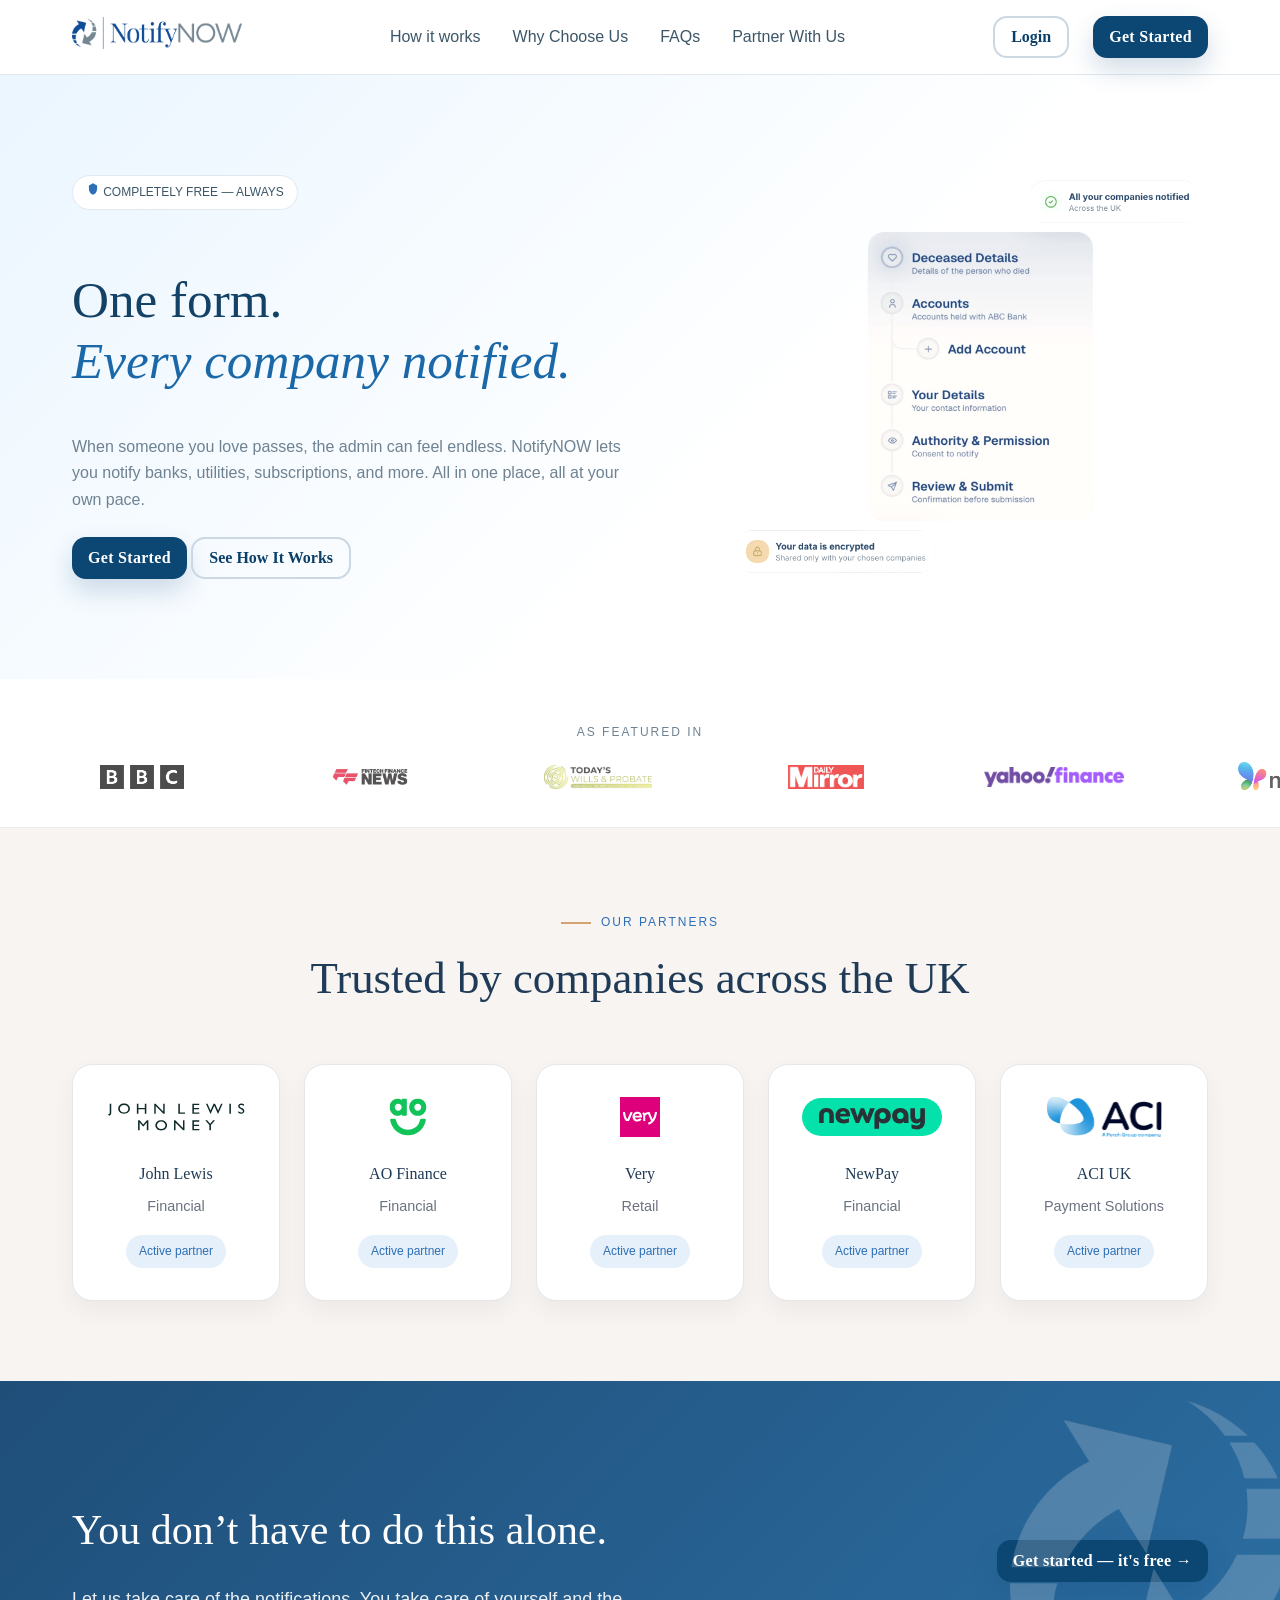
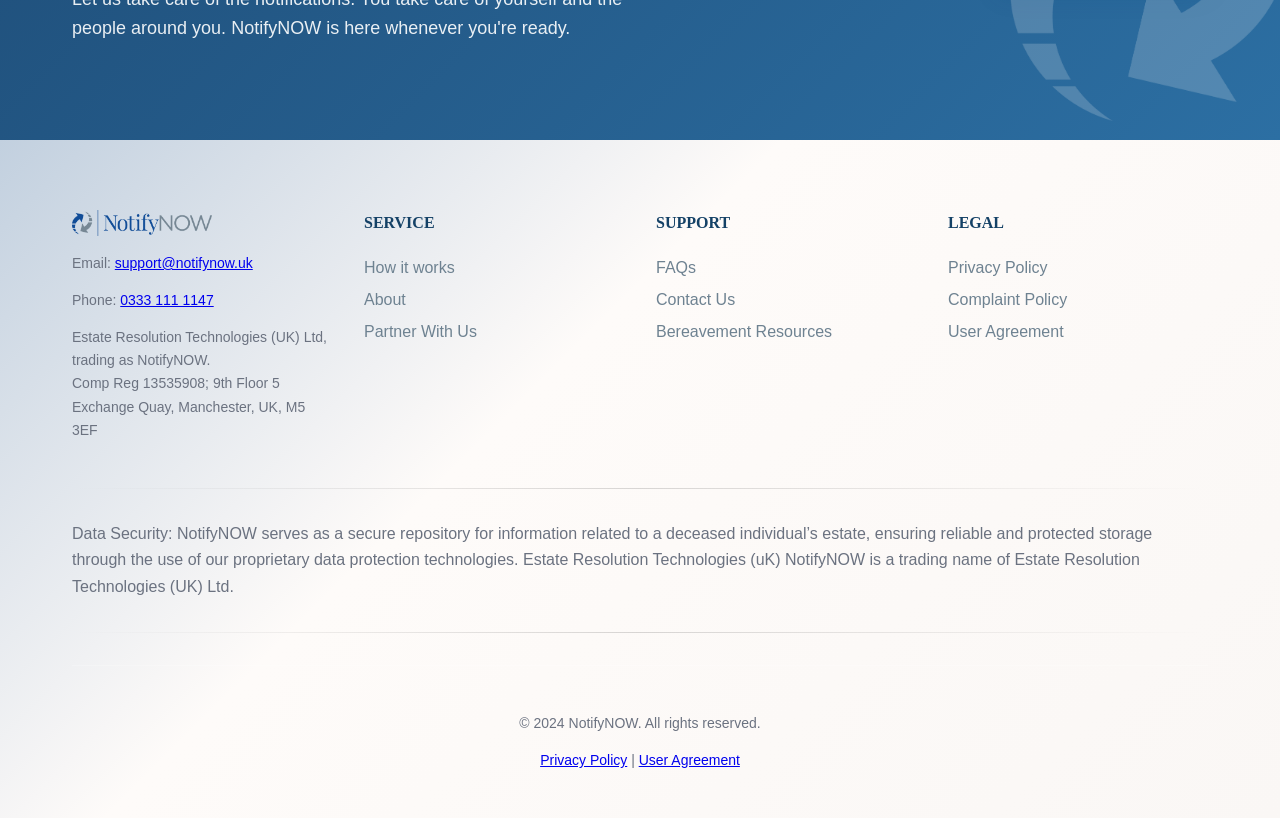
==== commit 87d63db6: "fixed the partners section, made the CSS mobile responsive" ====
--- a/index.html
+++ b/index.html
@@ -19,8 +19,10 @@
                 <li><a href="./pages/faq.html">FAQs</a></li>
                 <li><a href="./pages/partners.html">Partner With Us</a></li>
             </ul>
-            <a href="https://app.notifynow.uk/portal" target="_blank" class="btn-outline">Login</a>
-            <a href="https://app.notifynow.uk/portal" target="_blank" class="btn-primary">Get Started</a>
+            <div class="nav-buttons">
+  <a href="https://app.notifynow.uk/portal" target="_blank" class="btn-outline">Login</a>
+  <a href="https://app.notifynow.uk/portal" target="_blank" class="btn-primary">Get Started</a>
+</div>
         </div>
     </nav>
 
@@ -222,8 +224,12 @@
                     <div class="footer-description">
   <p>Email: <a href="mailto:support@notifynow.uk">support@notifynow.uk</a></p>
   <p>Phone: <a href="tel:03331111147">0333 111 1147</a></p>
-  <p>Estate Resolution Technologies (UK) Ltd, trading as NotifyNOW. Comp Reg 13535908; 
-    9th Floor 5 Exchange Quay, Manchester, UK, M5 3EF</p>
+   <p>Estate Resolution Technologies (UK) Ltd, trading as NotifyNOW. 
+  
+          <span style="display:block;">
+          Comp Reg 13535908; 9th Floor 5 Exchange Quay, Manchester, UK, M5 3EF
+          </span>
+          </p>
 </div>
                 </div>
                 <div>
--- a/styles.css
+++ b/styles.css
@@ -81,7 +81,7 @@
 }
 
 body {
-  background-color: linear-gradient(135deg, #C2D0DF, #FDF6F2, #FAF7F5);
+  background: linear-gradient(135deg, #C2D0DF, #FDF6F2, #FAF7F5);
   color: hsl(var(--body));
   font-family: 'Inter', sans-serif;
   -webkit-font-smoothing: antialiased;
@@ -95,9 +95,13 @@
   font-weight: normal;
 }
 
-p, span, li, h1, h2, h3, h4, h5, h6, a, button, label, td, th {
-  overflow-wrap: anywhere;
-  word-break: break-word;
+p, li, h1, h2, h3, h4, h5, h6, a, button, label, td, th {
+  overflow-wrap: break-word;
+  word-break: normal;
+}
+
+span {
+  word-break: normal;
 }
 
 pre, code {
@@ -546,22 +550,6 @@
 }
 /* Partners */
 
-.partner-card {
-  display: flex;
-  flex-direction: column;
-  align-items: center;
-  justify-content: center; /* centers content vertically */
-  gap: 0.75rem; /* 🔥 controls spacing evenly */
-
-  padding: 2rem;
-  border-radius: 20px;
-  background: white;
-  border: 1px solid #e5e7eb;
-
-  min-height: 220px; /* 🔥 forces equal height */
-  text-align: center;
-}
-
 .partners {
   padding: 4rem 2rem;
   background: hsl(var(--warm));
@@ -578,25 +566,59 @@
 }
 
 .partners-grid {
-  display: flex;
-  gap: 4rem;
-  align-items: center;
-  flex-wrap: nowrap;
-  overflow-x: auto;       /* allows scroll */
-  padding-bottom: 1rem;
+  display: grid;
+  grid-template-columns: repeat(5, 1fr);
+  gap: 1.5rem;
+}
+
+.partner-card {
+  background: #ffffff;
+  padding: 2rem;
+  border-radius: 20px;
+  text-align: center;
+  border: 1px solid #e5e7eb;
+  box-shadow: 0 10px 25px rgba(0,0,0,0.05);
+  transition: transform 0.25s ease, box-shadow 0.25s ease;
+
+  min-height: 220px;
+  display: flex;
+  flex-direction: column;
+  align-items: center;
+  justify-content: space-between;
+}
+
+.partner-card:hover {
+  transform: translateY(-6px);
+  box-shadow: 0 20px 40px rgba(0,0,0,0.08);
 }
 
 .partner-card img {
-  height: 36px;
-  width: auto;
+  height: 40px;
+  width: 140px;
   object-fit: contain;
-}
-
-
-.partners-grid::-webkit-scrollbar {
-  display: none;          /* hides scrollbar */
-}
-
+  margin-bottom: 1rem;
+}
+
+.partner-card h4 {
+  color: #1f3b57;
+  margin: 0.5rem 0;
+}
+
+.partner-card p {
+  font-size: 0.9rem;
+  color: #6b7280;
+  margin: 0;
+}
+
+.badge-active {
+  display: inline-block;
+  margin-top: 1rem;
+  background: #e6f0fa;
+  color: #2c6fb7;
+  font-size: 0.75rem;
+  padding: 0.4rem 0.8rem;
+  border-radius: 999px;
+}
 /* CTA Section */
 .cta {
     background: linear-gradient(135deg, #1f4e79, #2c6fa3);
@@ -1431,13 +1453,18 @@
   display: inline-flex;
   align-items: center;
   justify-content: center;
-  min-height: 58px;
-  padding: 0 2rem;
+  min-height: 42px;
+  padding: 0 1rem;
   border-radius: 14px;
   text-decoration: none;
-  font-size: 1.1rem;
+  font-size: 1rem;
   font-weight: 800;
   font-family: P22 Mackinac Pro, Georgia, serif;
+}
+
+.nav-buttons {
+  display: flex;
+  gap: 1.5rem;
 }
 
 .btn-primary {
@@ -1869,4 +1896,114 @@
 html {
   scroll-behavior: smooth;
 }
-
+/* FINAL MOBILE FIX */
+
+* {
+  box-sizing: border-box;
+}
+
+img {
+  max-width: 100%;
+  height: auto;
+}
+
+@media (max-width: 900px) {
+  .hero-container,
+  .cta-container {
+    flex-direction: column;
+    text-align: center;
+    gap: 2rem;
+  }
+
+  .why-container,
+  .partner-container {
+    grid-template-columns: 1fr;
+    gap: 2.5rem;
+  }
+
+  .partners-grid {
+    grid-template-columns: repeat(2, minmax(0, 1fr));
+  }
+
+  .steps,
+  .steps-grid,
+  .benefit-cards {
+    grid-template-columns: 1fr;
+  }
+}
+
+@media (max-width: 600px) {
+  .nav {
+    padding: 1rem;
+  }
+
+  .nav-container {
+    flex-direction: column;
+    gap: 1rem;
+  }
+
+  .nav-links {
+    flex-wrap: wrap;
+    justify-content: center;
+    gap: 0.75rem 1rem;
+  }
+
+  .nav-buttons,
+  .partner-buttons {
+    display: flex;
+    flex-direction: column;
+    width: 100%;
+    gap: 0.75rem;
+  }
+
+  .btn-primary,
+  .btn-outline {
+    width: 100%;
+    max-width: 320px;
+    margin: 0 auto;
+  }
+
+  .hero,
+  .partners,
+  .partners-section,
+  .why-section,
+  .how-it-works,
+  .partner-hero,
+  .partner-benefits,
+  .partner-steps,
+  .partner-apply,
+  .cta {
+    padding-left: 1rem;
+    padding-right: 1rem;
+  }
+
+  .hero-title,
+  .section-title,
+  .partner-content h1,
+  .why-content h2,
+  .how-header h2,
+  .benefits-header h2,
+  .steps-header h2,
+  .faq-header h1 {
+    font-size: 2.4rem;
+    line-height: 1.08;
+  }
+
+  .partners-grid {
+    grid-template-columns: 1fr;
+  }
+
+  .partner-card {
+    min-height: auto;
+  }
+
+  .footer-grid {
+    grid-template-columns: 1fr;
+    text-align: center;
+  }
+
+  .footer-logo-img {
+    margin: 0 auto;
+  }
+}
+
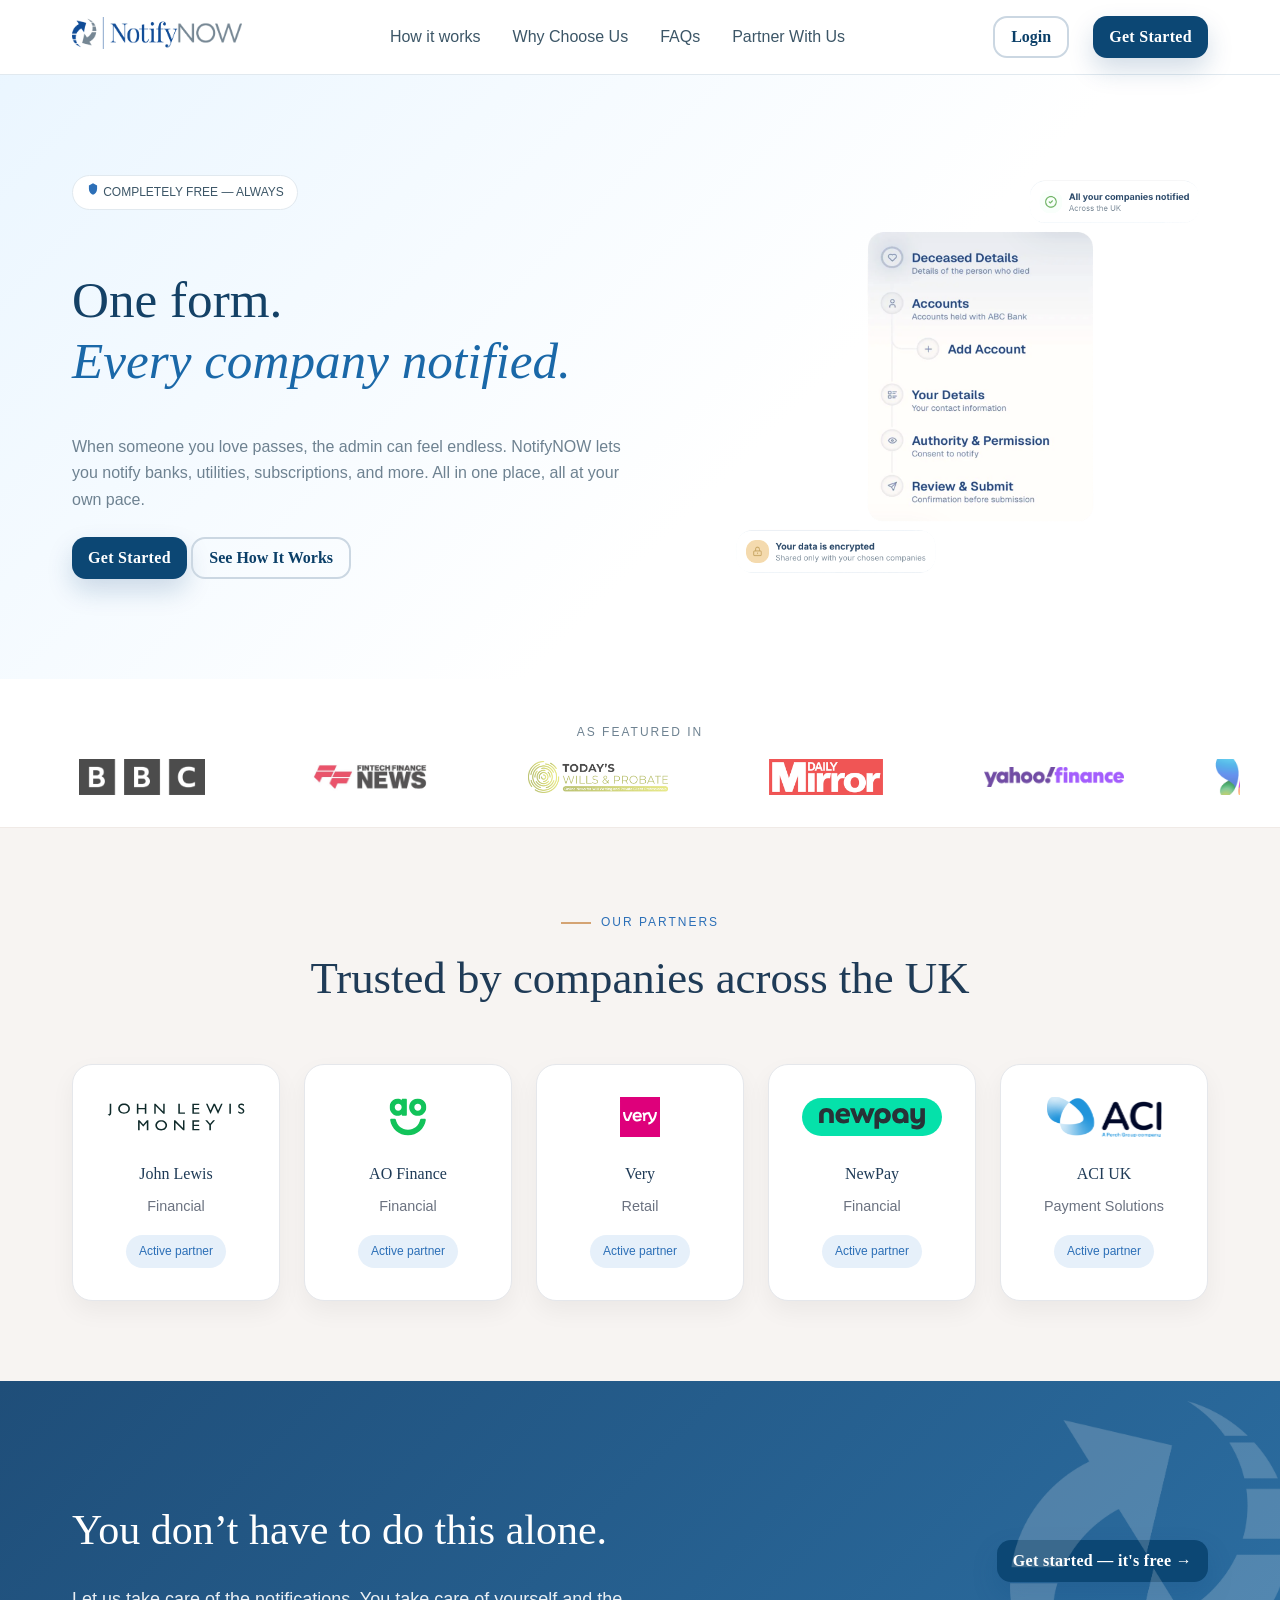
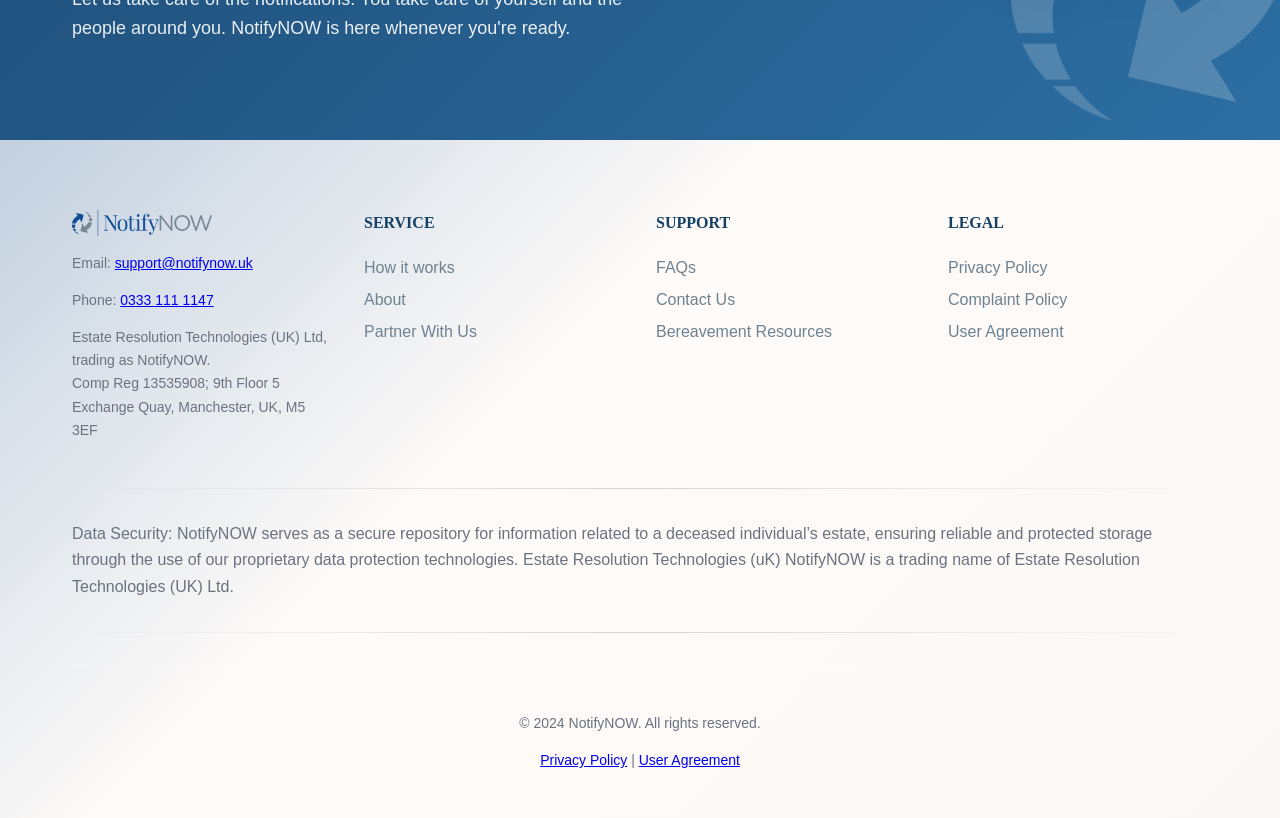
==== commit c4616c81: "fixed background and press track responsiveness" ====
--- a/index.html
+++ b/index.html
@@ -191,24 +191,19 @@
 
     <div class="cta-left">
       <h2 class="cta-title">You don’t have to do this alone.</h2>
+
       <p class="cta-text">
         Let us take care of the notifications. You take care of yourself and the people around you. NotifyNOW is here whenever you're ready.
       </p>
     </div>
 
     <div class="cta-right">
-      <button class="btn-primary"
-  onclick="window.open('https://app.notifynow.uk/portal', '_blank')">
-  Get started — it's free →
-</button>
-
-      <!-- <p class="cta-disclaimer">
-        <svg class="badge-icon" xmlns="http://www.w3.org/2000/svg" viewBox="0 0 24 24" fill="currentColor">
-          <path d="M12 2l7 4v6c0 5-3.5 9-7 10-3.5-1-7-5-7-10V6l7-4z"/>
-        </svg>
-        No account needed to get started
-      </p>
-    </div> -->
+      <button 
+        class="btn-primary"
+        onclick="window.open('https://app.notifynow.uk/portal', '_blank')">
+        Get started — it's free →
+      </button>
+    </div>
 
   </div>
 </section>
--- a/styles.css
+++ b/styles.css
@@ -80,6 +80,7 @@
   border-color: hsl(var(--border-color));
 }
 
+
 body {
   background: linear-gradient(135deg, #C2D0DF, #FDF6F2, #FAF7F5);
   color: hsl(var(--body));
@@ -88,6 +89,7 @@
   line-height: 1.65;
   margin: 0;
   padding: 0;
+  overflow-x: hidden;
 }
 
 h1, h2, h3, h4, h5, h6 {
@@ -362,14 +364,18 @@
 }
 
 /* Press Strip */
+/* Press Strip */
 .press-strip {
-  padding: 2rem;
+  padding: 2rem 0;
   background: #ffffff;
   border-bottom: 1px solid hsl(var(--warm-dark));
+  overflow: hidden;
 }
 
 .press-container {
   text-align: center;
+  overflow: hidden;
+  max-width: 100%;
 }
 
 .press-label {
@@ -378,12 +384,32 @@
   font-size: 0.75rem;
   color: hsl(var(--muted));
   margin-bottom: 1rem;
+  padding: 0 1rem;
 }
 
 .press-logos {
+  width: 100%;
+  max-width: 100%;
+  overflow: hidden;
+  position: relative;
+}
+
+.press-track {
   display: flex;
   align-items: center;
   gap: 5.5rem;
+  width: max-content;
+  animation: scroll 20s linear infinite;
+  will-change: transform;
+}
+
+.press-logo-item {
+  flex: 0 0 140px;
+  width: 140px;
+  height: 36px;
+  display: flex;
+  align-items: center;
+  justify-content: center;
   overflow: hidden;
 }
 
@@ -395,16 +421,6 @@
   transition: opacity 0.3s ease, transform 0.3s ease;
 }
 
-/* base stays the same */
-.press-logo-item {
-  width: 140px;
-  height: 36px;
-  display: flex;
-  align-items: center;
-  justify-content: center;
-  overflow: hidden; /* IMPORTANT */
-}
-
 .press-logos img:hover {
   opacity: 1;
 }
@@ -424,41 +440,38 @@
   transform: scale(1.7) translateX(5%);
 }
 
-
 .logo-mirror img {
   background: white;
   mix-blend-mode: multiply;
 }
 
-
-/* container */
-.press-logos {
-  overflow: hidden;
-  position: relative;
-}
-
-/* moving track */
-.press-track {
-  display: flex;
-  gap: 5.5rem;
-  width: max-content;
-  align-items: center;
-  animation: scroll 20s linear infinite;
-}
-
-/* logos */
-.press-track img {
-  height: 24px;
-  opacity: 0.7;
-}
-
-/* animation */
 @keyframes scroll {
   from {
     transform: translateX(0);
   }
   to {
     transform: translateX(-50%);
+  }
+}
+
+/* Mobile */
+@media (max-width: 768px) {
+  .press-strip {
+    padding: 1.5rem 0;
+  }
+
+  .press-track {
+    gap: 2rem;
+  }
+
+  .press-logo-item {
+    flex: 0 0 110px;
+    width: 110px;
+  }
+
+  .press-track img {
+    max-width: 100px;
+    height: auto;
   }
 }
 
@@ -2006,4 +2019,3 @@
     margin: 0 auto;
   }
 }
-
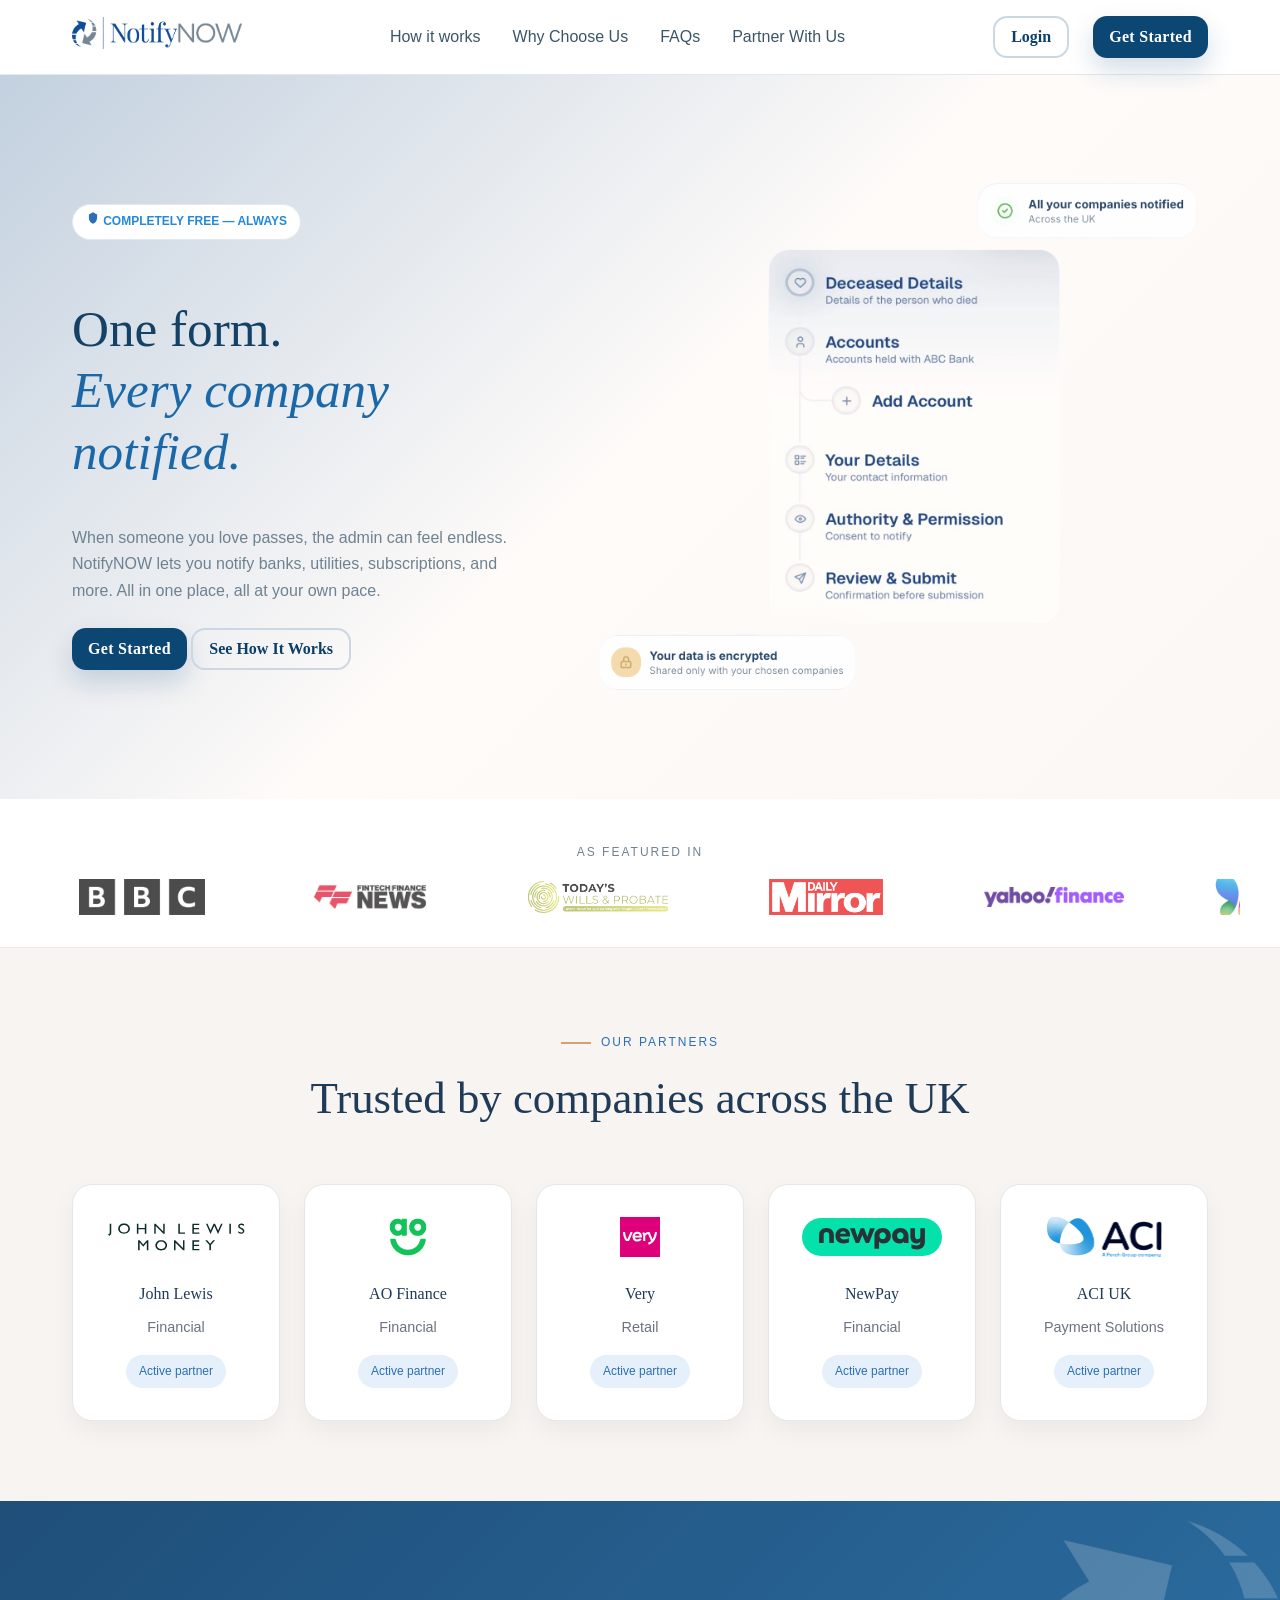
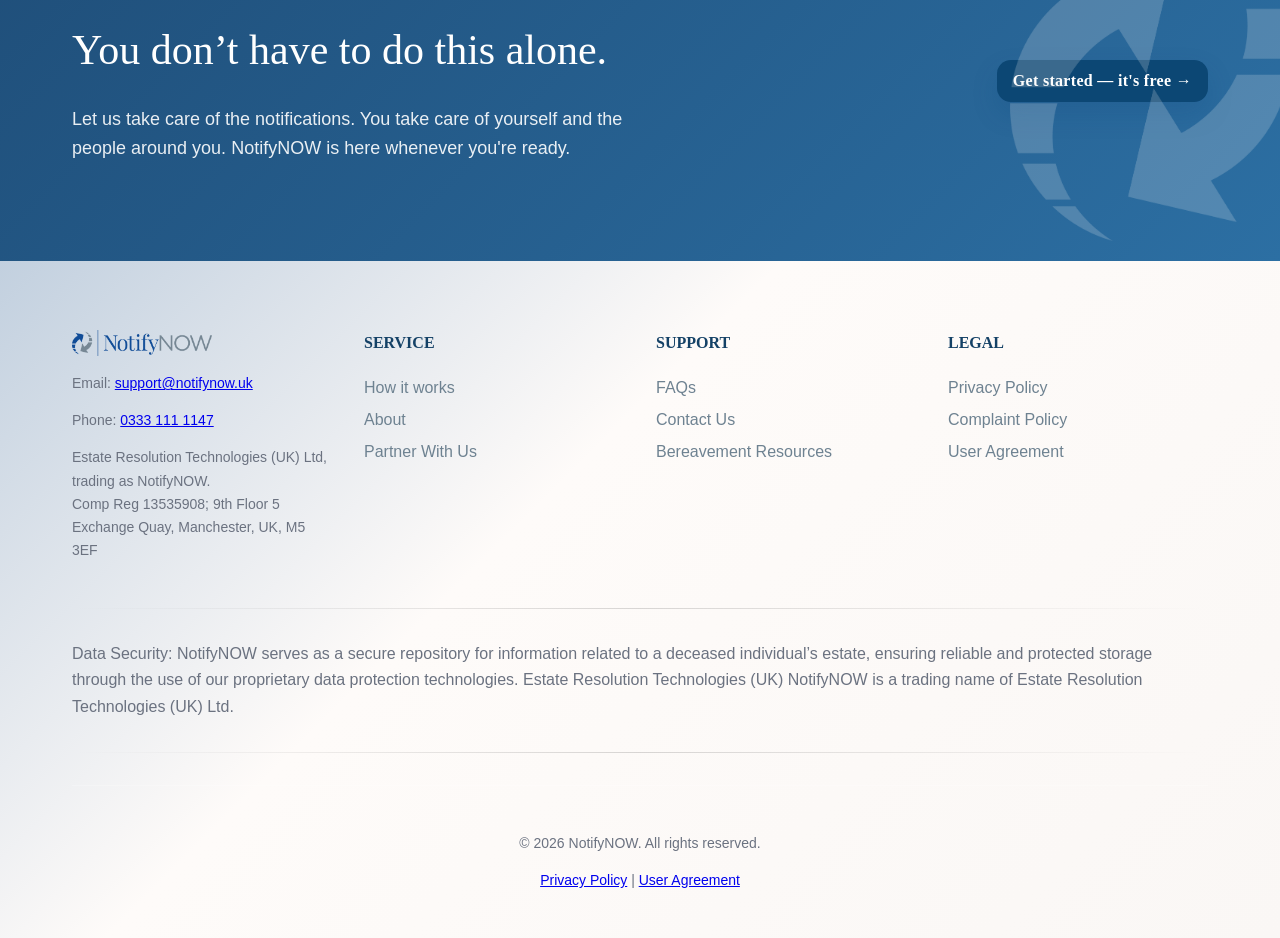
==== commit 098cbdb3: "fixed images, background color, and FAQ page" ====
--- a/index.html
+++ b/index.html
@@ -36,7 +36,7 @@
         <svg class="badge-icon" xmlns="http://www.w3.org/2000/svg" viewBox="0 0 24 24" fill="currentColor">
       <path d="M12 2l7 4v6c0 5-3.5 9-7 10-3.5-1-7-5-7-10V6l7-4z"/>
     </svg>
-    COMPLETELY FREE — ALWAYS
+    <strong class="badge-highlight">COMPLETELY FREE — ALWAYS</strong>
     </span>
 
       <h1 class="hero-title">
@@ -264,14 +264,14 @@
             <p>
             Data Security: NotifyNOW serves as a secure repository for information related to a deceased individual’s estate, ensuring reliable
             and protected storage through the use of our proprietary data protection technologies.
-            Estate Resolution Technologies (uK)
+            Estate Resolution Technologies (UK)
             NotifyNOW is a trading name of Estate Resolution Technologies (UK) Ltd.
             </p>
 
         <div class="footer-divider"></div>
 
         <div class="footer-bottom">
-        <p>&copy; 2024 NotifyNOW. All rights reserved.</p>
+        <p>&copy; 2026 NotifyNOW. All rights reserved.</p>
 
            <p class="footer-legal">
           <a href="https://app.notifynow.uk/privacy-policy" target="_blank" rel="noopener noreferrer">Privacy Policy</a>
--- a/styles.css
+++ b/styles.css
@@ -82,8 +82,7 @@
 
 
 body {
-  background: linear-gradient(135deg, #C2D0DF, #FDF6F2, #FAF7F5);
-  color: hsl(var(--body));
+  /* background: linear-gradient(135deg, hsl(var(--blue-pale)) 0%, white 60%); */
   font-family: 'Inter', sans-serif;
   -webkit-font-smoothing: antialiased;
   line-height: 1.65;
@@ -188,9 +187,9 @@
   min-height: 100vh;
 }
 
-.bg-white {
+/* .bg-white {
   background-color: white;
-}
+} */
 
 /* Container */
 .container {
@@ -256,8 +255,9 @@
 /* Hero */
 .hero {
   padding: 6rem 2rem;
-  background: linear-gradient(135deg, hsl(var(--blue-pale)) 0%, white 60%);
-}
+  background: linear-gradient(135deg, #c2d0df, #fefbf9, #faf7f5);
+}
+
 
 .hero-container {
   display: flex;
@@ -270,6 +270,10 @@
 .hero-left {
   flex: 1;
   max-width: 550px;
+}
+.badge-highlight {
+  font-weight: 700;
+  color: hsl(var(--blue-mid));
 }
 
 .badge {
@@ -315,8 +319,8 @@
 
 /* IMAGE */
 .hero-image {
-  width: 480px;
-  max-width: 100%;
+  width: 100%;
+  max-width: 620px;
   opacity: 0.95;
   filter: saturate(0.95) contrast(1.05);
 }
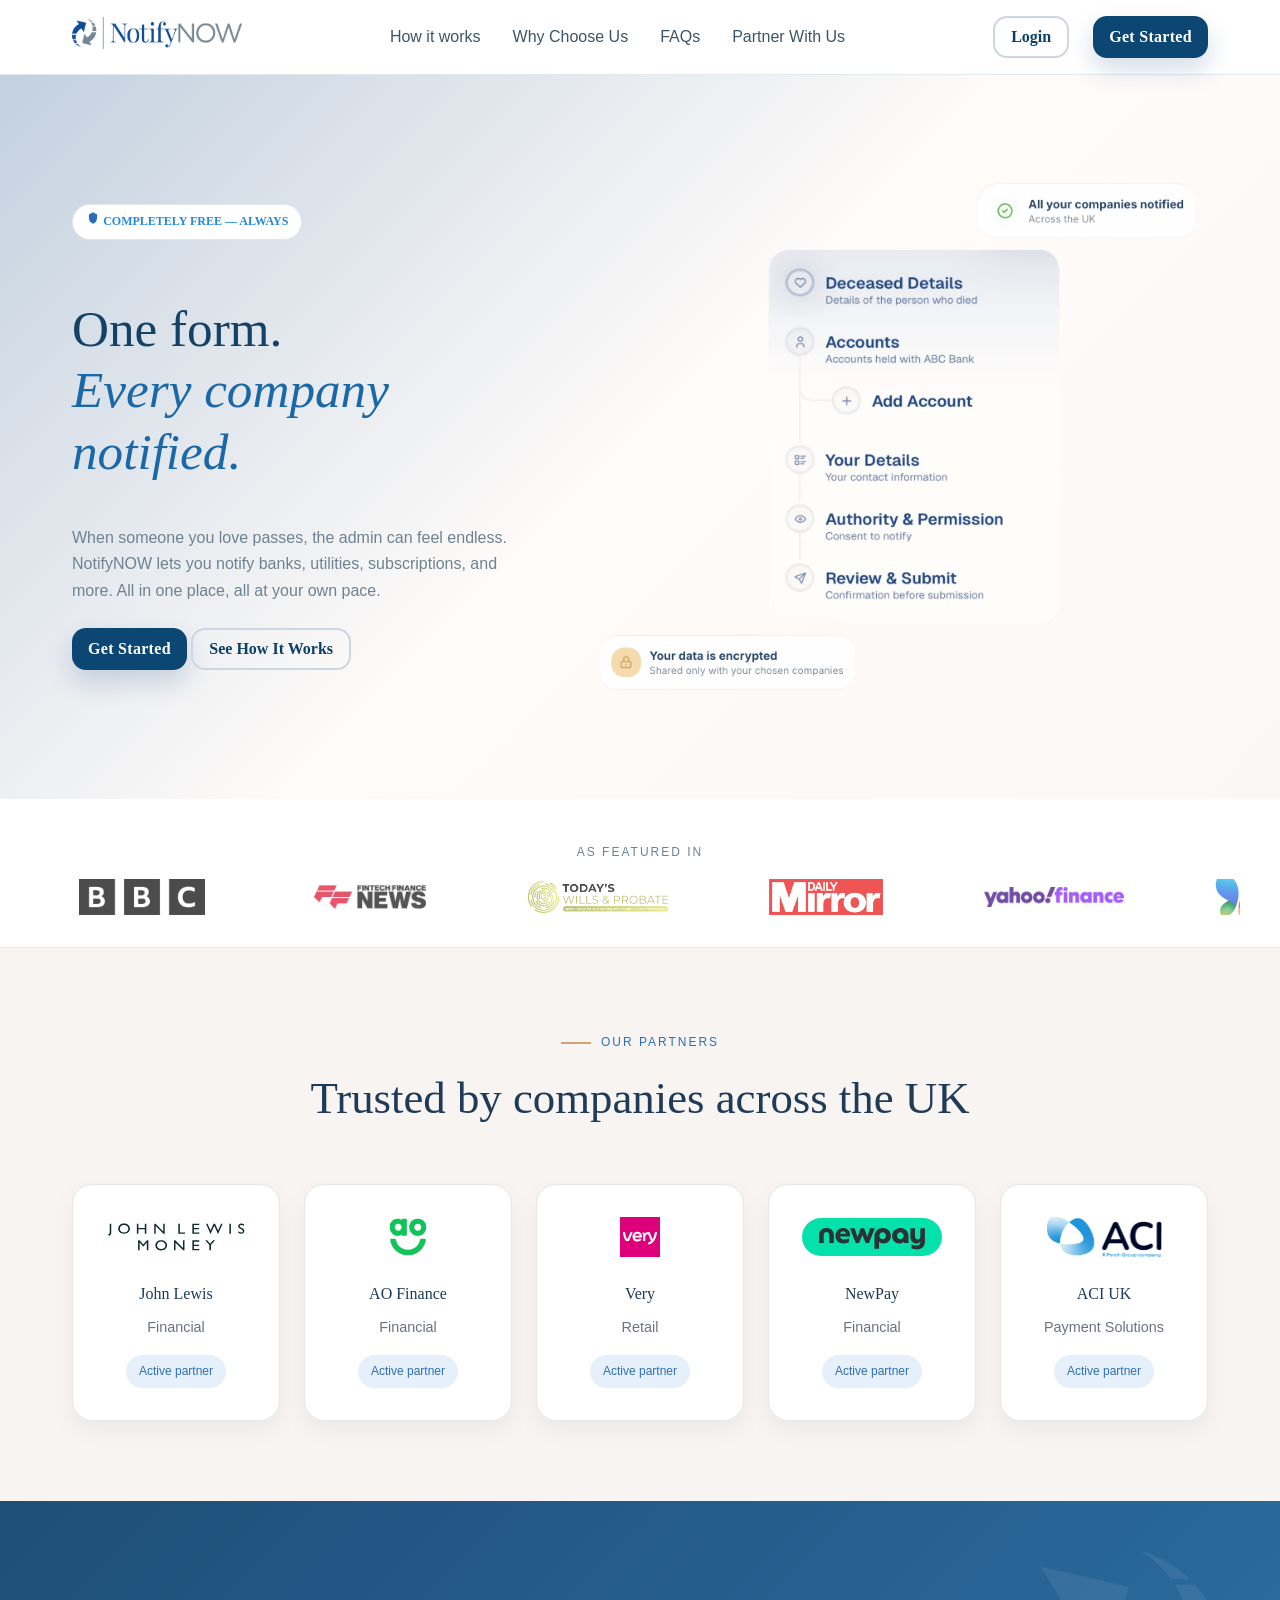
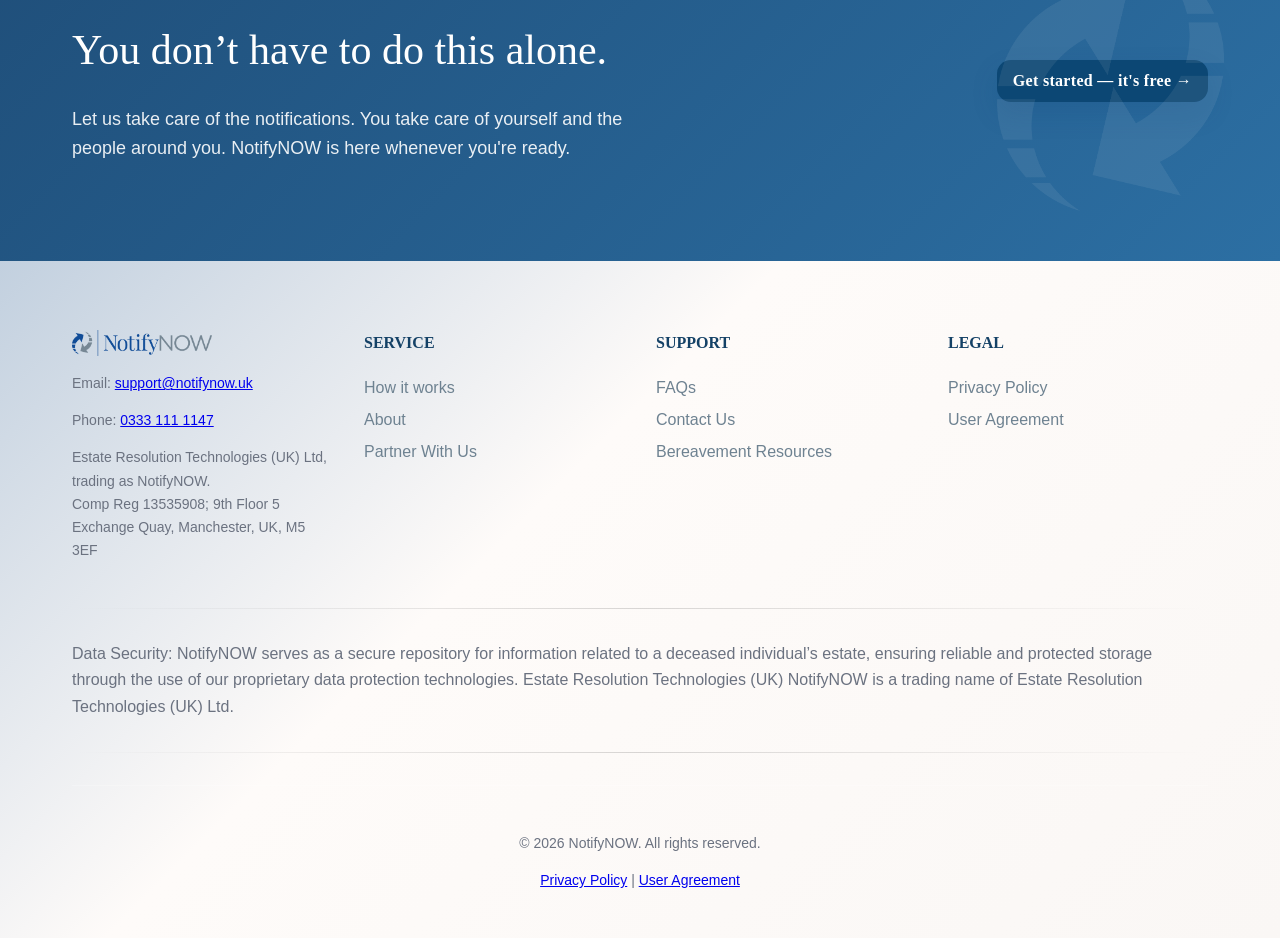
==== commit ae1cd061: "fixed links" ====
--- a/index.html
+++ b/index.html
@@ -252,8 +252,6 @@
                     <ul class="footer-links">
                         <li><a href="https://app.notifynow.uk/privacy-policy" target="_blank" rel="noopener noreferrer">
                           Privacy Policy</a></li>
-                        <li><a href="https://app.notifynow.uk/privacy-policy" target="_blank" rel="noopener noreferrer">
-                          Complaint Policy</a></li>
                         <li><a href="https://app.notifynow.uk/terms-of-use" target="_blank" rel="noopener noreferrer">
                           User Agreement</a></li>
                     </ul>
--- a/styles.css
+++ b/styles.css
@@ -274,6 +274,7 @@
 .badge-highlight {
   font-weight: 700;
   color: hsl(var(--blue-mid));
+  font-family: P22 Mackinac Pro, Georgia, serif;
 }
 
 .badge {
@@ -642,23 +643,26 @@
     color: white;
     padding: 80px 20px;
     position: relative;
+    overflow: hidden;
 }
 
 .cta::after {
   content: "";
   position: absolute;
-  right: -30px;
+
+  right: 40px;
   top: 50%;
   transform: translateY(-50%);
-  width: 320px;
-  height: 320px;
-
-  background-image: url("/assets/images/NotifyNOWEmblem.png");
+
+  width: 260px;
+  height: 260px;
+
+  background-image: url("./assets/images/NotifyNOWEmblem.png");
   background-repeat: no-repeat;
   background-position: center;
   background-size: contain;
 
-  opacity: 0.2;
+  opacity: 0.08;
   pointer-events: none;
 }
 
@@ -898,6 +902,7 @@
   text-transform: uppercase;
   font-size: 12px;
   color: #1f4e79;
+  font-family: "P22 Mackinac Pro", Georgia, serif;
 }
 
 .how-line {
@@ -941,7 +946,7 @@
 .how-label {
   text-transform: uppercase;
   font-size: 12px;
-  font-family: 'Inter', sans-serif;
+  font-family: "P22 Mackinac Pro", Georgia, serif;
   letter-spacing: 1px;
   color: #2c6fa3;
   display: inline-block;
@@ -1419,6 +1424,7 @@
   color: #1269a8;
   font-size: 0.8rem;
   font-weight: 800;
+  font-family: "P22 Mackinac Pro", Georgia, serif;
   letter-spacing: 0.11em;
   text-transform: uppercase;
   padding: 0.55rem 1.1rem;
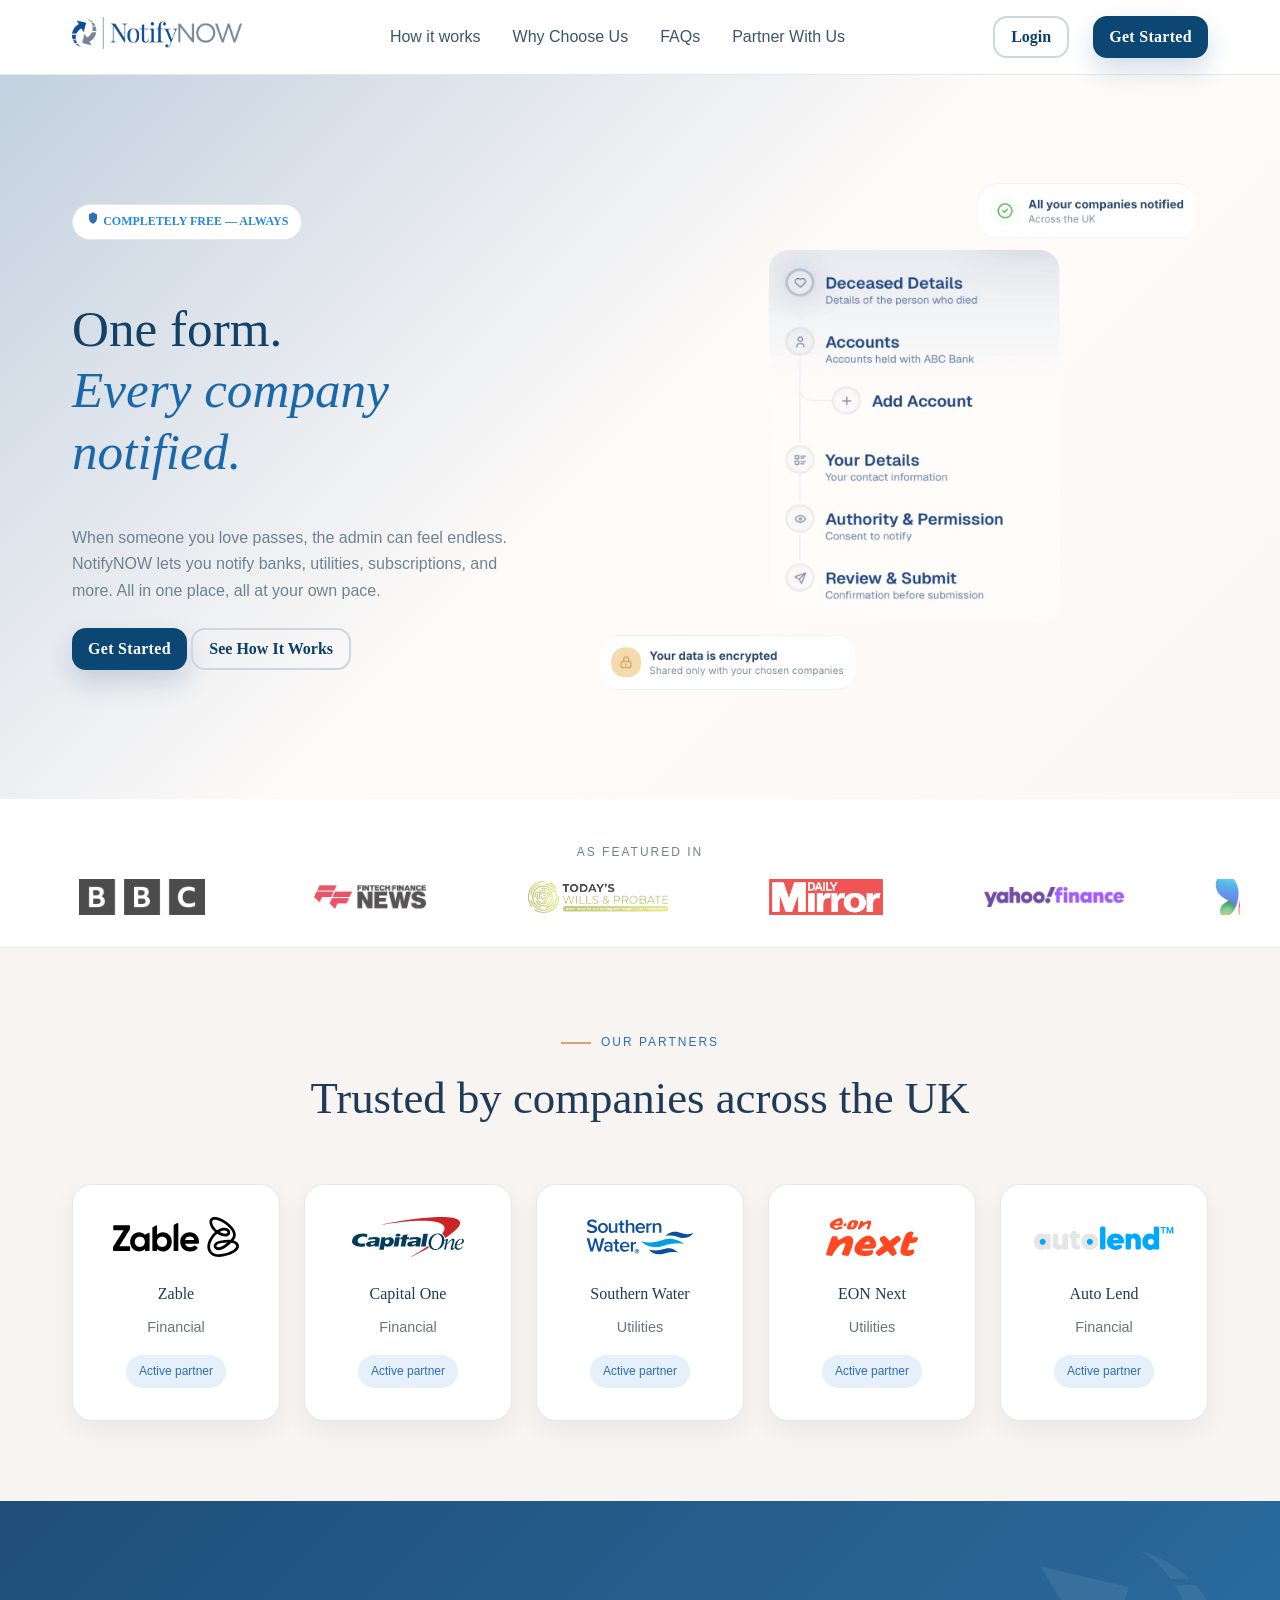
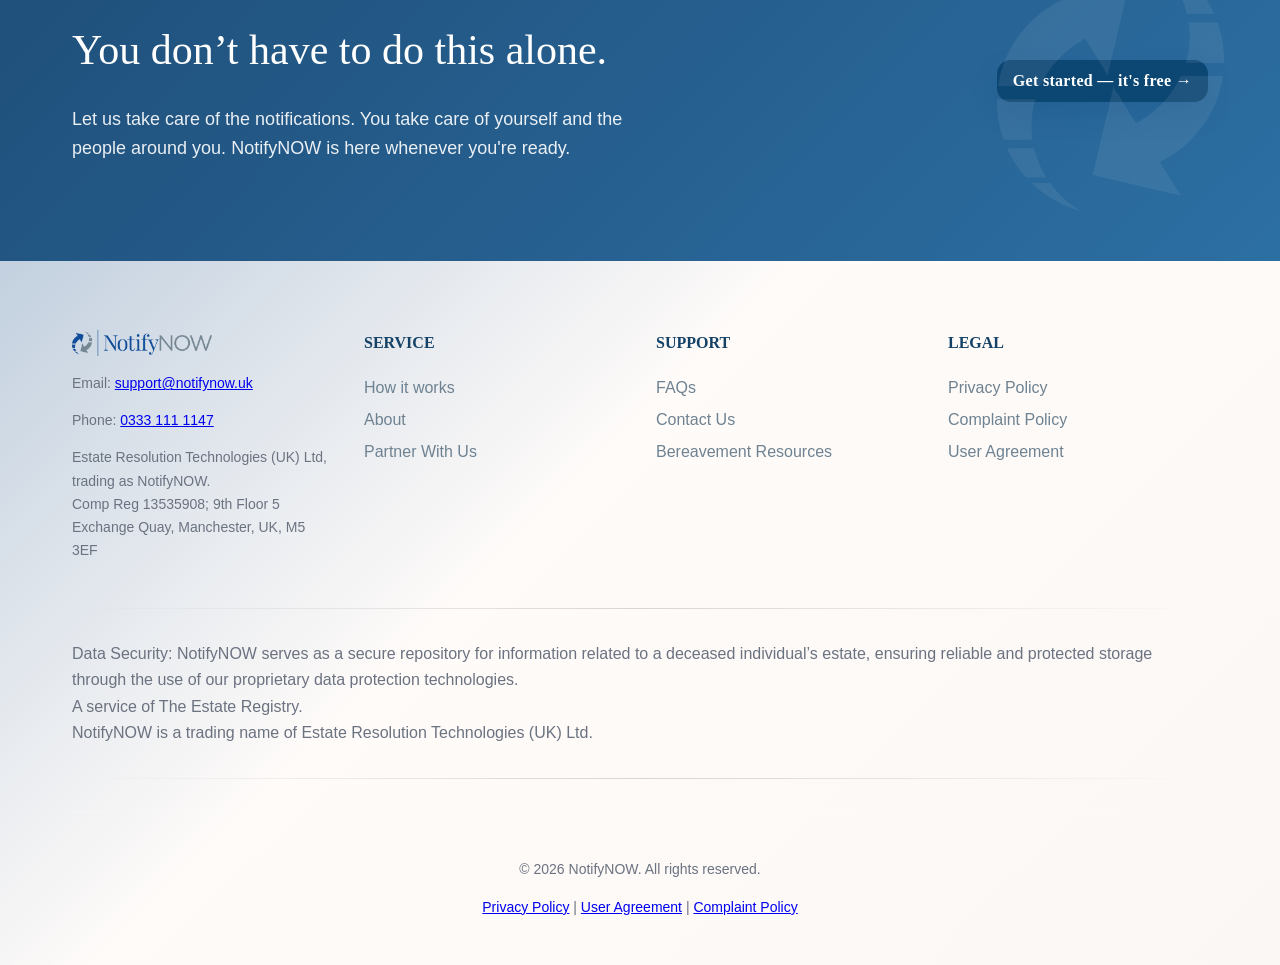
==== commit 1d592679: "added complaint policy, changed logos, fixed footer" ====
--- a/index.html
+++ b/index.html
@@ -146,37 +146,37 @@
 
       <!-- CARD -->
       <div class="partner-card">
-        <img src="./assets/images/John_Lewis_Money.svg" alt="John Lewis">
-        <h4>John Lewis</h4>
+        <img src="./assets/logos/logo-zable2.svg" alt="Zable">
+        <h4>Zable</h4>
         <p>Financial</p>
         <span class="badge-active">Active partner</span>
       </div>
 
       <div class="partner-card">
-        <img src="./assets/logos/AO.svg" alt="AO Finance">
-        <h4>AO Finance</h4>
+        <img src="./assets/logos/logo-Capital_One_logo.svg" alt="Capital One">
+        <h4>Capital One</h4>
         <p>Financial</p>
         <span class="badge-active">Active partner</span>
       </div>
 
       <div class="partner-card">
-        <img src="./assets/images/logo-very.svg" alt="Very">
-        <h4>Very</h4>
-        <p>Retail</p>
-        <span class="badge-active">Active partner</span>
-      </div>
-
-      <div class="partner-card">
-        <img src="./assets/images/Newpay.svg" alt="NewPay">
-        <h4>NewPay</h4>
+        <img src="./assets/logos/logo-southern-water.svg" alt="Southern Water">
+        <h4>Southern Water</h4>
+        <p>Utilities</p>
+        <span class="badge-active">Active partner</span>
+      </div>
+
+      <div class="partner-card">
+        <img src="./assets/logos/logo-eon-next-red.svg" alt="EON Next">
+        <h4>EON Next</h4>
+        <p>Utilities</p>
+        <span class="badge-active">Active partner</span>
+      </div>
+
+      <div class="partner-card">
+        <img src="./assets/logos/logo-autolend2.svg" alt="Auto Lend">
+        <h4>Auto Lend</h4>
         <p>Financial</p>
-        <span class="badge-active">Active partner</span>
-      </div>
-
-      <div class="partner-card">
-        <img src="./assets/images/aci-logo.svg" alt="ACI UK">
-        <h4>ACI UK</h4>
-        <p>Payment Solutions</p>
         <span class="badge-active">Active partner</span>
       </div>
 
@@ -252,6 +252,8 @@
                     <ul class="footer-links">
                         <li><a href="https://app.notifynow.uk/privacy-policy" target="_blank" rel="noopener noreferrer">
                           Privacy Policy</a></li>
+                          <li><a href="/pages/complaint.html" target="_blank" rel="noopener noreferrer">
+                          Complaint Policy</a></li>
                         <li><a href="https://app.notifynow.uk/terms-of-use" target="_blank" rel="noopener noreferrer">
                           User Agreement</a></li>
                     </ul>
@@ -262,7 +264,9 @@
             <p>
             Data Security: NotifyNOW serves as a secure repository for information related to a deceased individual’s estate, ensuring reliable
             and protected storage through the use of our proprietary data protection technologies.
-            Estate Resolution Technologies (UK)
+            <br>
+            A service of The Estate Registry.
+            <br>
             NotifyNOW is a trading name of Estate Resolution Technologies (UK) Ltd.
             </p>
 
@@ -275,6 +279,8 @@
           <a href="https://app.notifynow.uk/privacy-policy" target="_blank" rel="noopener noreferrer">Privacy Policy</a>
           <span>|</span>
           <a href="https://app.notifynow.uk/terms-of-use" target="_blank" rel="noopener noreferrer">User Agreement</a>
+          <span>|</span>
+          <a href="/pages/complaint.html" target="_blank" rel="noopener noreferrer">Complaint Policy</a>
           </p>
         </div>
      </footer>
--- a/styles.css
+++ b/styles.css
@@ -2029,3 +2029,110 @@
     margin: 0 auto;
   }
 }
+/*--COMPLAINTS PAGE --*/
+
+.complaint-section {
+  padding: 6rem 2rem;
+  background: linear-gradient(135deg, hsl(var(--blue-pale)) 0%, #ffffff 65%);
+}
+
+.complaint-section .container {
+  max-width: 900px;
+  background: rgba(255, 255, 255, 0.9);
+  border: 1px solid hsl(var(--border-color));
+  border-radius: 28px;
+  padding: 4rem;
+  box-shadow: 0 20px 50px rgba(17, 40, 73, 0.08);
+}
+
+.complaint-section h1 {
+  color: hsl(var(--navy));
+  font-size: 3rem;
+  margin-bottom: 1.5rem;
+}
+
+.complaint-section h2 {
+  color: hsl(var(--blue));
+  font-size: 1.5rem;
+  margin-top: 2.5rem;
+  margin-bottom: 1rem;
+}
+
+.complaint-section p {
+  color: hsl(var(--body));
+  font-size: 1rem;
+  line-height: 1.8;
+}
+
+.complaint-section a {
+  color: hsl(var(--blue-mid));
+  font-weight: 600;
+  text-decoration: none;
+}
+
+.complaint-section a:hover {
+  text-decoration: underline;
+}
+
+@media (max-width: 700px) {
+  .complaint-section {
+    padding: 4rem 1rem;
+  }
+
+  .complaint-section .container {
+    padding: 2rem;
+  }
+
+  .complaint-section h1 {
+    font-size: 2.3rem;
+  }
+}
+.complaints-table {
+  width: 100%;
+  border-collapse: collapse;
+  margin: 2rem 0;
+  font-family: 'Inter', sans-serif;
+}
+
+.complaints-table th,
+.complaints-table td {
+  border: 1px solid #d6dce2;
+  padding: 1rem;
+  vertical-align: top;
+}
+
+.complaints-table th {
+  background: #f4f7fa;
+  color: #0B3563;
+  font-weight: 700;
+  text-align: left;
+}
+
+.complaints-table th:first-child,
+.complaints-table td:first-child {
+  width: 90px;
+  text-align: center;
+  font-weight: 700;
+  color: #0B3563;
+}
+
+.complaints-table td {
+  color: #5f6f7f;
+  line-height: 1.6;
+}
+
+.complaints-table ul {
+  margin: 0.75rem 0 0;
+  padding-left: 1.2rem;
+}
+
+@media (max-width: 700px) {
+  .complaints-table {
+    font-size: 0.9rem;
+  }
+
+  .complaints-table th,
+  .complaints-table td {
+    padding: 0.75rem;
+  }
+}
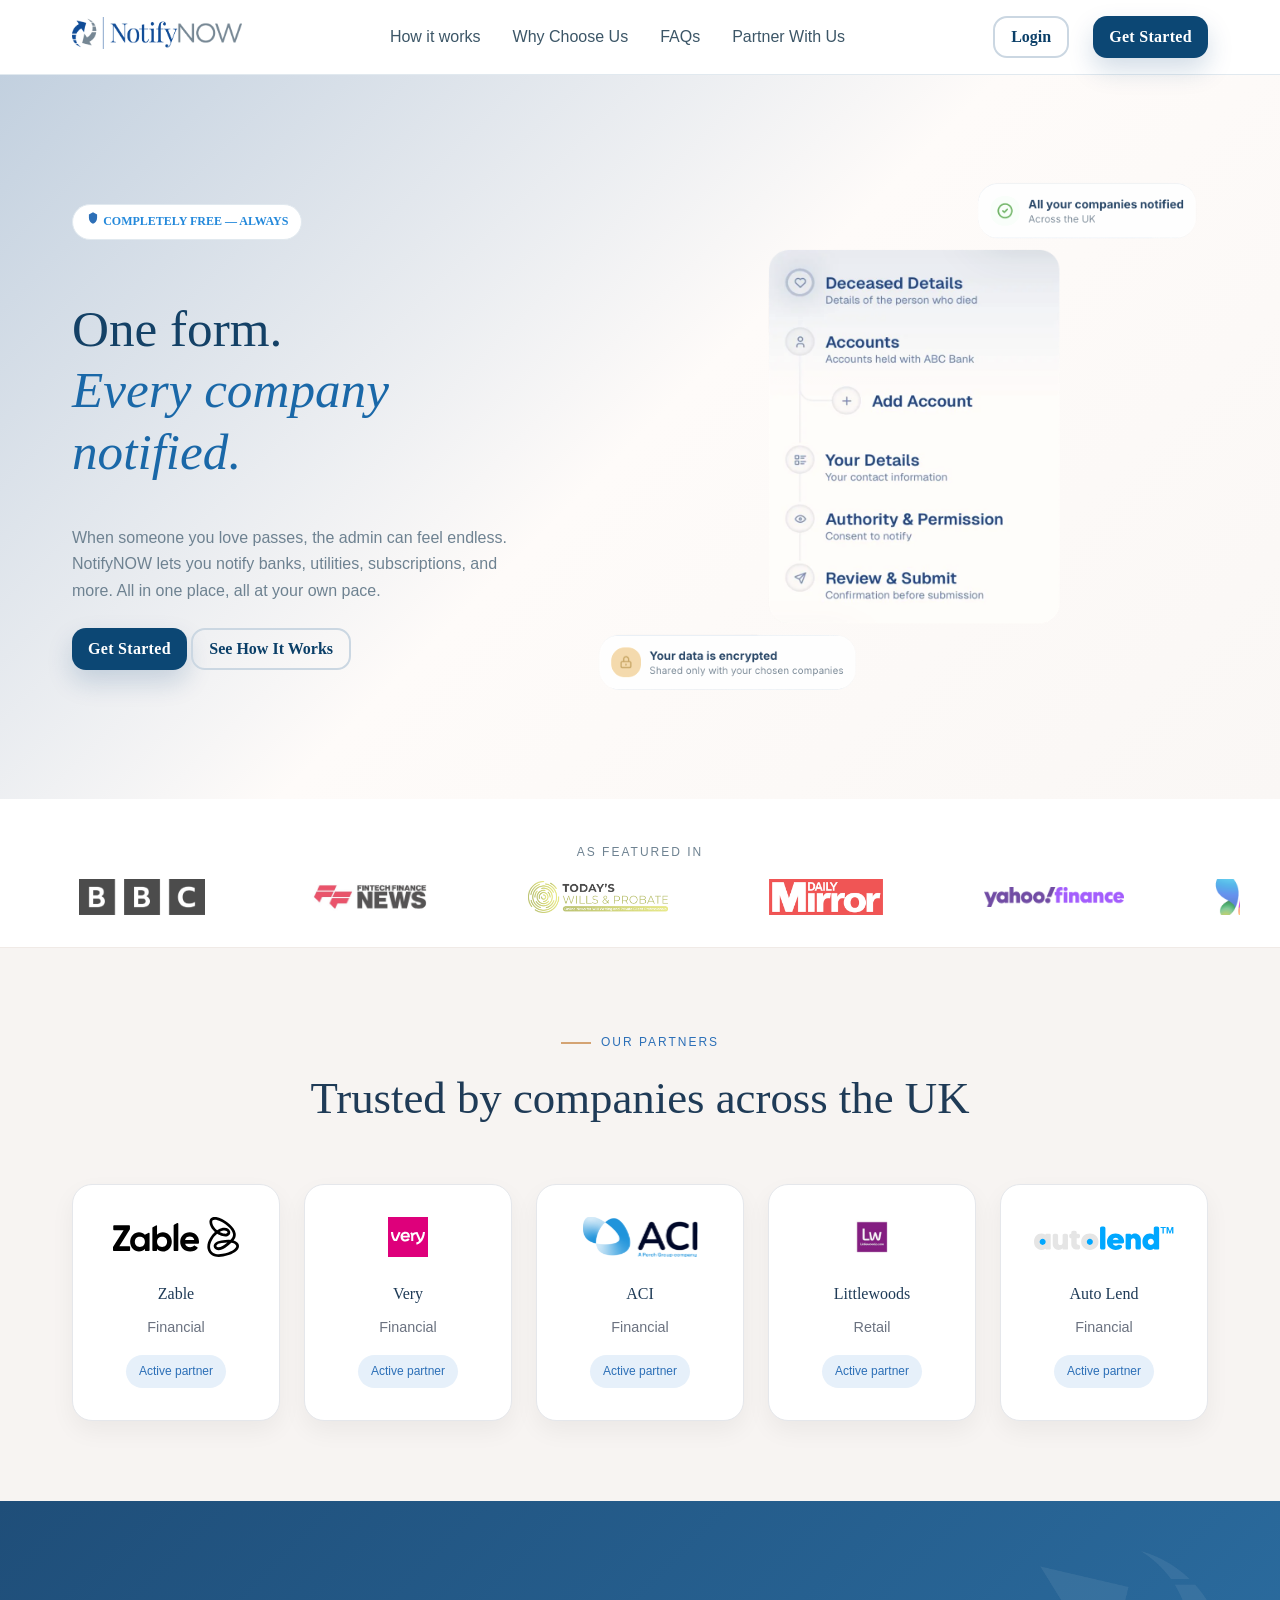
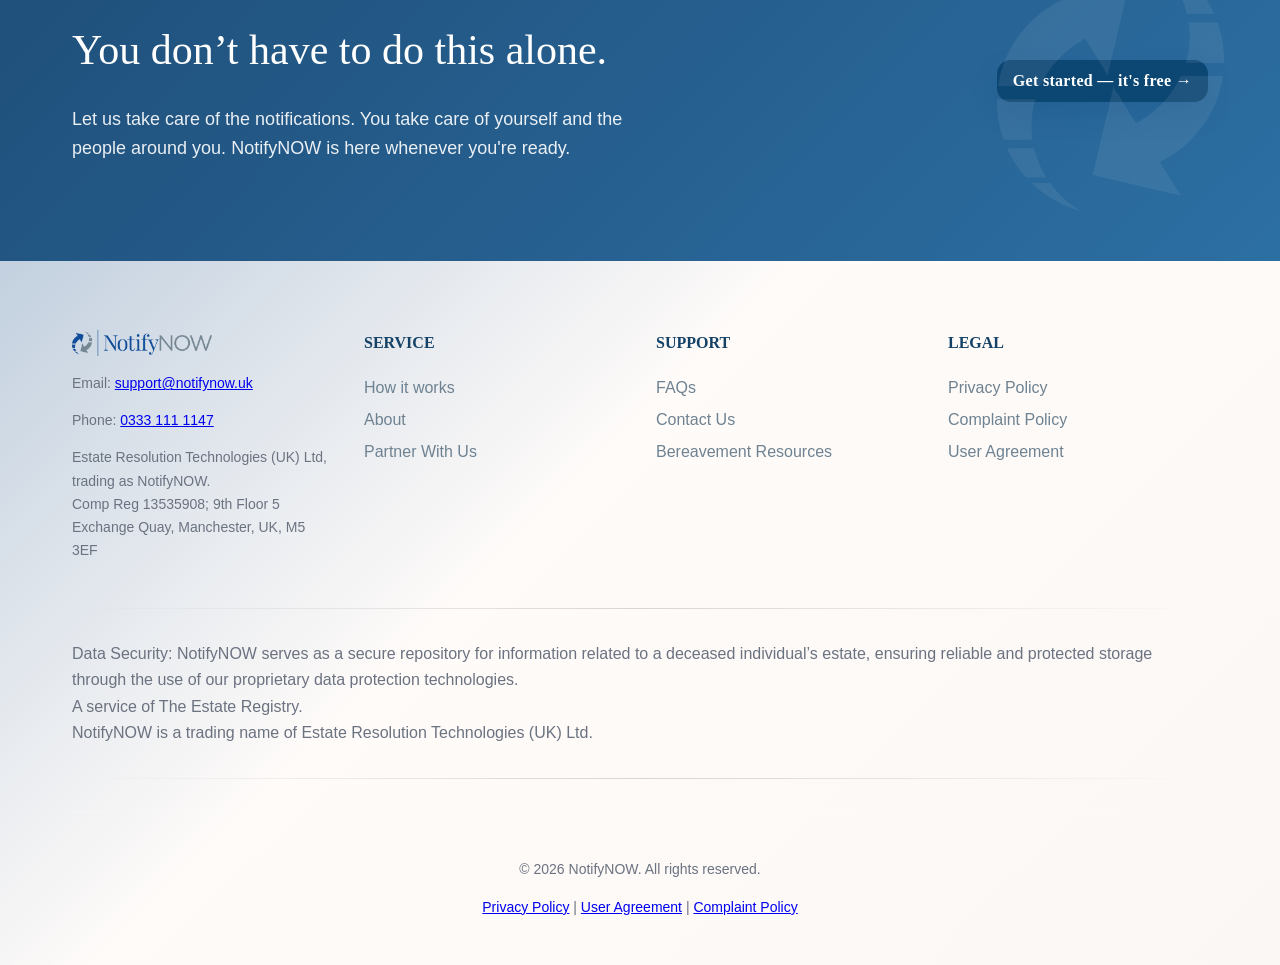
==== commit 4d040e98: "Added logos" ====
--- a/index.html
+++ b/index.html
@@ -153,32 +153,33 @@
       </div>
 
       <div class="partner-card">
-        <img src="./assets/logos/logo-Capital_One_logo.svg" alt="Capital One">
-        <h4>Capital One</h4>
+        <img src="./assets/images/logo-very.svg" alt="Very">
+        <h4>Very</h4>
+        <p>Financial</p>
+        <span class="badge-active">Active partner</span>
+      </div>
+
+       <div class="partner-card">
+        <img src="./assets/images/aci-logo.svg" alt="ACI">
+        <h4>ACI</h4>
         <p>Financial</p>
         <span class="badge-active">Active partner</span>
       </div>
 
       <div class="partner-card">
-        <img src="./assets/logos/logo-southern-water.svg" alt="Southern Water">
-        <h4>Southern Water</h4>
-        <p>Utilities</p>
-        <span class="badge-active">Active partner</span>
-      </div>
-
-      <div class="partner-card">
-        <img src="./assets/logos/logo-eon-next-red.svg" alt="EON Next">
-        <h4>EON Next</h4>
-        <p>Utilities</p>
-        <span class="badge-active">Active partner</span>
-      </div>
-
-      <div class="partner-card">
+        <img src="./assets/logos/littlewoods.jpeg" alt="littlewoods">
+        <h4>Littlewoods</h4>
+        <p>Retail</p>
+        <span class="badge-active">Active partner</span>
+      </div>
+
+       <div class="partner-card">
         <img src="./assets/logos/logo-autolend2.svg" alt="Auto Lend">
         <h4>Auto Lend</h4>
         <p>Financial</p>
         <span class="badge-active">Active partner</span>
       </div>
+    
 
     </div>
 
@@ -252,7 +253,7 @@
                     <ul class="footer-links">
                         <li><a href="https://app.notifynow.uk/privacy-policy" target="_blank" rel="noopener noreferrer">
                           Privacy Policy</a></li>
-                          <li><a href="/pages/complaint.html" target="_blank" rel="noopener noreferrer">
+                          <li><a href="pages/complaint.html" target="_blank" rel="noopener noreferrer">
                           Complaint Policy</a></li>
                         <li><a href="https://app.notifynow.uk/terms-of-use" target="_blank" rel="noopener noreferrer">
                           User Agreement</a></li>
@@ -280,7 +281,7 @@
           <span>|</span>
           <a href="https://app.notifynow.uk/terms-of-use" target="_blank" rel="noopener noreferrer">User Agreement</a>
           <span>|</span>
-          <a href="/pages/complaint.html" target="_blank" rel="noopener noreferrer">Complaint Policy</a>
+          <a href="pages/complaint.html" target="_blank" rel="noopener noreferrer">Complaint Policy</a>
           </p>
         </div>
      </footer>
